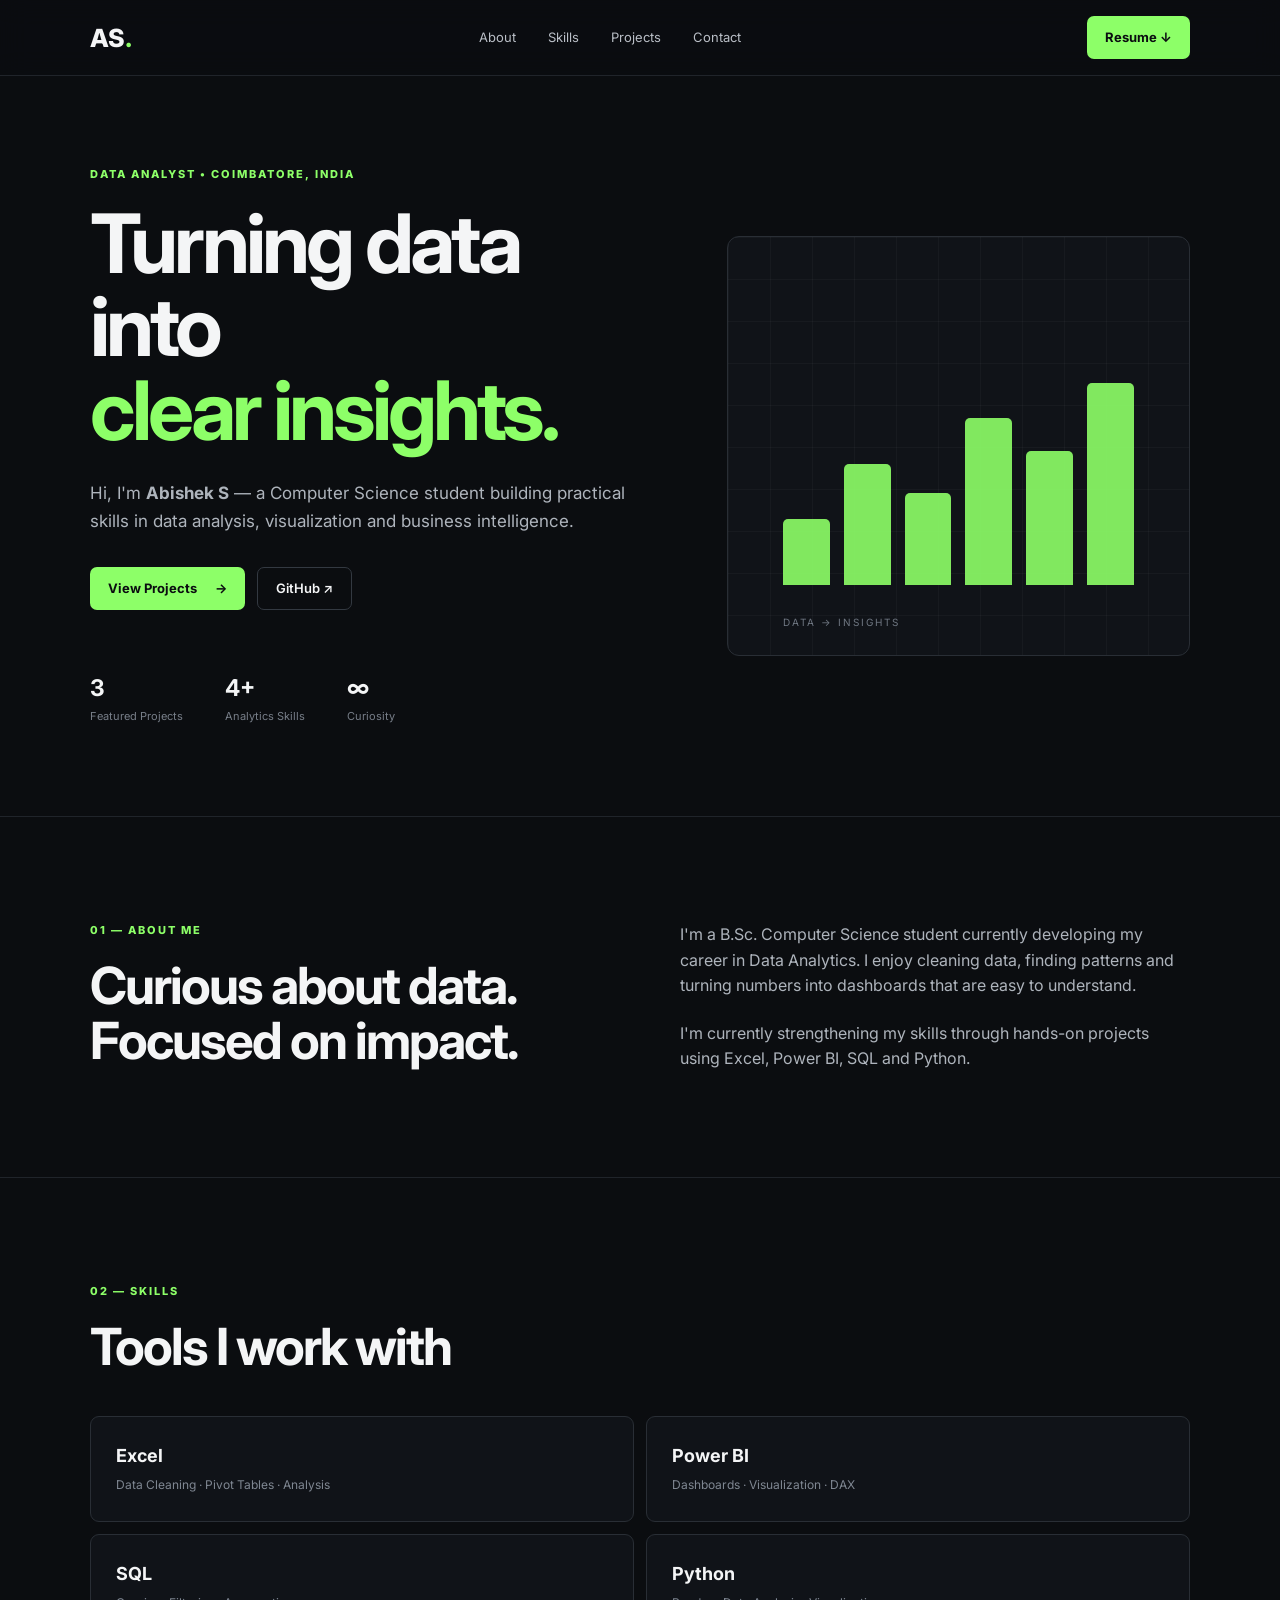
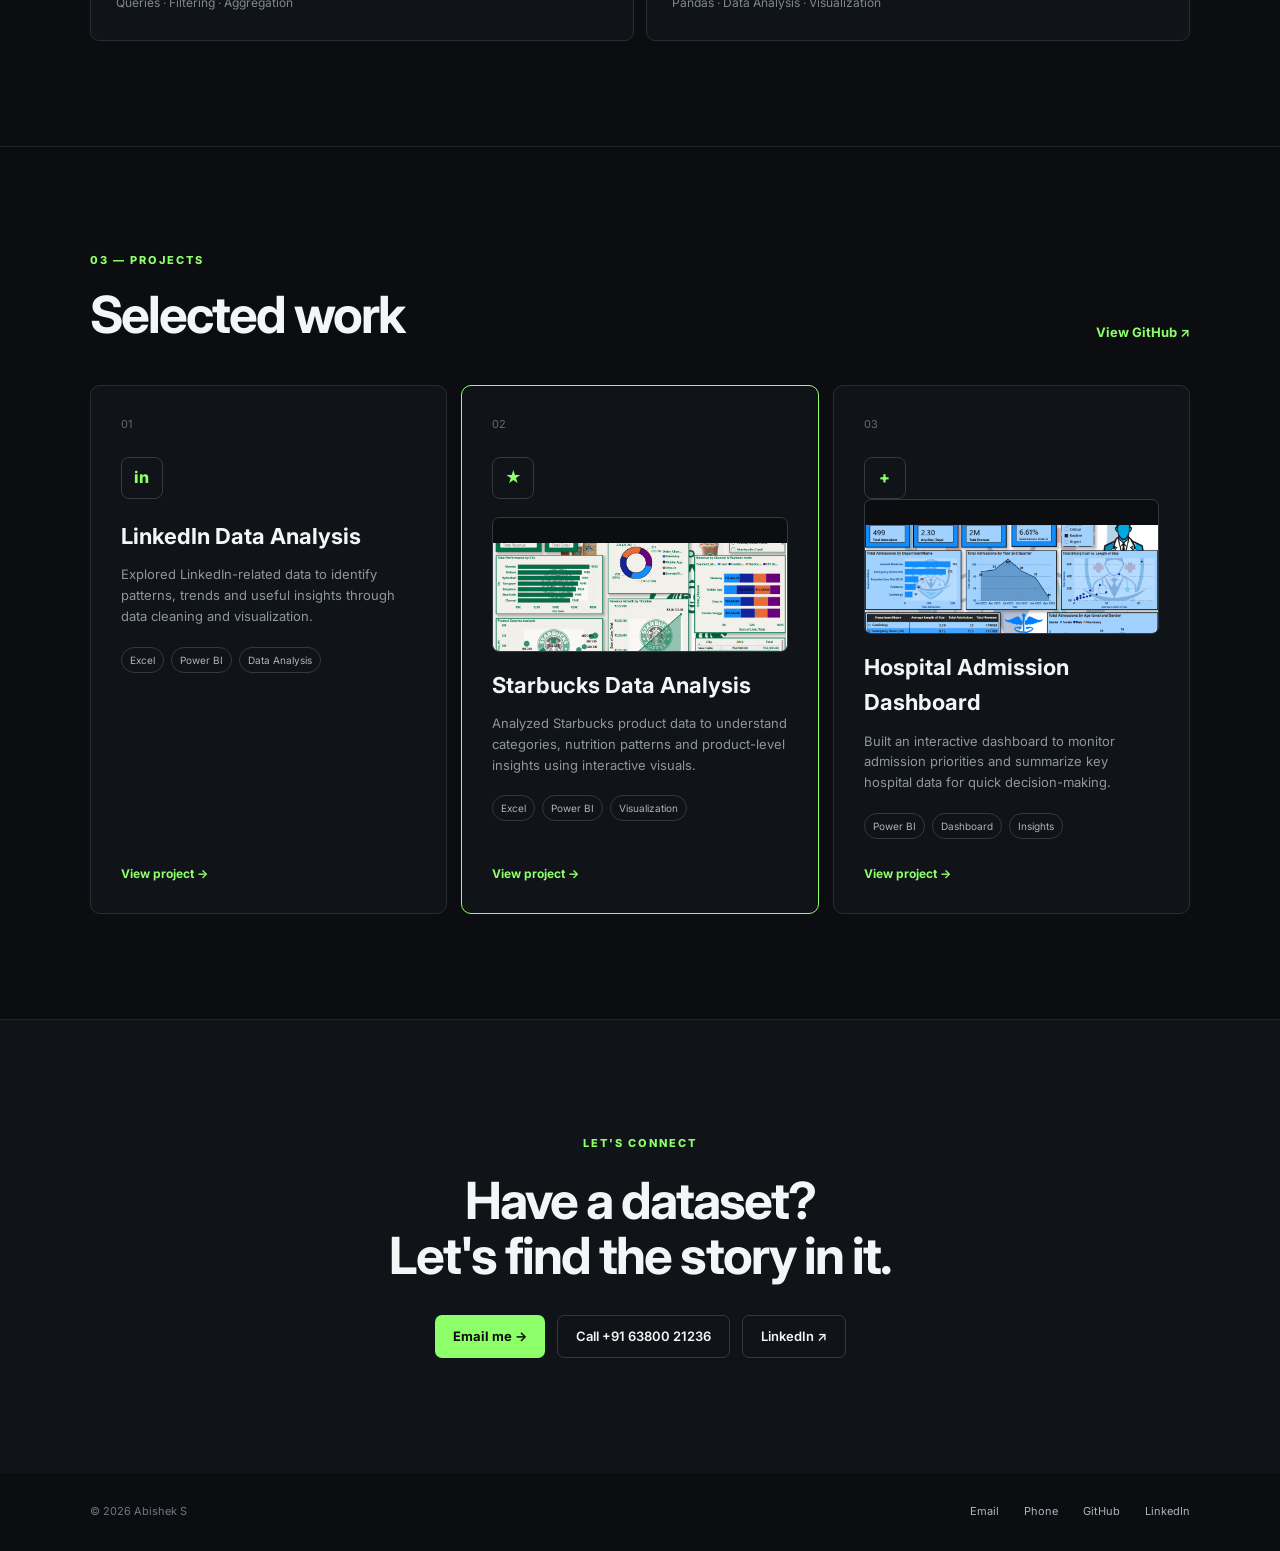
==== index.html @ 484b9d3e "Add files via upload" ====
<!DOCTYPE html>
<html lang="en">
<head>
  <meta charset="UTF-8">
  <meta name="viewport" content="width=device-width, initial-scale=1.0">
  <title>Abishek S | Data Analyst Portfolio</title>
  <meta name="description" content="Abishek S — Aspiring Data Analyst portfolio featuring LinkedIn, Starbucks and Hospital dashboard projects.">
  <link rel="preconnect" href="https://fonts.googleapis.com">
  <link rel="preconnect" href="https://fonts.gstatic.com" crossorigin>
  <link href="https://fonts.googleapis.com/css2?family=Inter:wght@400;500;600;700;800&display=swap" rel="stylesheet">
  <link rel="stylesheet" href="style.css">
</head>
<body>
  <header class="nav">
    <a class="logo" href="#home">AS<span>.</span></a>
    <nav>
      <a href="#about">About</a>
      <a href="#skills">Skills</a>
      <a href="#projects">Projects</a>
      <a href="#contact">Contact</a>
    </nav>
    <a class="nav-btn" href="resume.pdf" download>Resume ↓</a>
  </header>

  <main>
    <section id="home" class="hero">
      <div class="hero-copy">
        <p class="eyebrow">DATA ANALYST • COIMBATORE, INDIA</p>
        <h1>Turning data into<br><span>clear insights.</span></h1>
        <p class="lead">Hi, I'm <strong>Abishek S</strong> — a Computer Science student building practical skills in data analysis, visualization and business intelligence.</p>
        <div class="actions">
          <a class="primary" href="#projects">View Projects <span>→</span></a>
          <a class="secondary" href="https://github.com/Abie8" target="_blank" rel="noopener">GitHub ↗</a>
        </div>
        <div class="quick-stats">
          <div><strong>3</strong><span>Featured Projects</span></div>
          <div><strong>4+</strong><span>Analytics Skills</span></div>
          <div><strong>∞</strong><span>Curiosity</span></div>
        </div>
      </div>
      <div class="hero-card">
        <div class="grid-lines"></div>
        <div class="chart">
          <div class="bar b1"></div><div class="bar b2"></div><div class="bar b3"></div>
          <div class="bar b4"></div><div class="bar b5"></div><div class="bar b6"></div>
        </div>
        <div class="chart-label">DATA → INSIGHTS</div>
      </div>
    </section>

    <section id="about" class="section split">
      <div>
        <p class="eyebrow">01 — ABOUT ME</p>
        <h2>Curious about data.<br>Focused on impact.</h2>
      </div>
      <div class="about-text">
        <p>I'm a B.Sc. Computer Science student currently developing my career in Data Analytics. I enjoy cleaning data, finding patterns and turning numbers into dashboards that are easy to understand.</p>
        <p>I'm currently strengthening my skills through hands-on projects using Excel, Power BI, SQL and Python.</p>
      </div>
    </section>

    <section id="skills" class="section">
      <p class="eyebrow">02 — SKILLS</p>
      <h2>Tools I work with</h2>
      <div class="skill-grid">
        <div class="skill"><b>Excel</b><span>Data Cleaning · Pivot Tables · Analysis</span></div>
        <div class="skill"><b>Power BI</b><span>Dashboards · Visualization · DAX</span></div>
        <div class="skill"><b>SQL</b><span>Queries · Filtering · Aggregation</span></div>
        <div class="skill"><b>Python</b><span>Pandas · Data Analysis · Visualization</span></div>
      </div>
    </section>

    <section id="projects" class="section">
      <div class="section-head">
        <div>
          <p class="eyebrow">03 — PROJECTS</p>
          <h2>Selected work</h2>
        </div>
        <a class="text-link" href="https://github.com/Abie8" target="_blank" rel="noopener">View GitHub ↗</a>
      </div>

      <div class="project-grid">
        <article class="project">
          <div class="project-number">01</div>
          <div class="project-icon">in</div>
          <h3>LinkedIn Data Analysis</h3>
          <p>Explored LinkedIn-related data to identify patterns, trends and useful insights through data cleaning and visualization.</p>
          <div class="tags"><span>Excel</span><span>Power BI</span><span>Data Analysis</span></div>
          <a href="https://github.com/Abie8" target="_blank" rel="noopener">View project →</a>
        </article>

        <article class="project featured">
          <div class="project-number">02</div>
          <div class="project-icon">★</div>
          <a class="project-image" href="starbucks-dashboard.png" target="_blank" rel="noopener"><img src="starbucks-dashboard.png" alt="Starbucks Revenue and Operations Dashboard"></a>
          <h3>Starbucks Data Analysis</h3>
          <p>Analyzed Starbucks product data to understand categories, nutrition patterns and product-level insights using interactive visuals.</p>
          <div class="tags"><span>Excel</span><span>Power BI</span><span>Visualization</span></div>
          <a href="https://github.com/Abie8" target="_blank" rel="noopener">View project →</a>
        </article>

        <article class="project">
          <div class="project-number">03</div>
          <div class="project-icon">+</div>
          <a class="project-image" href="healthcare-dashboard.png" target="_blank" rel="noopener"><img src="healthcare-dashboard.png" alt="Healthcare Operations and Clinical Analytics Dashboard"></a>
          <h3>Hospital Admission Dashboard</h3>
          <p>Built an interactive dashboard to monitor admission priorities and summarize key hospital data for quick decision-making.</p>
          <div class="tags"><span>Power BI</span><span>Dashboard</span><span>Insights</span></div>
          <a href="https://github.com/Abie8" target="_blank" rel="noopener">View project →</a>
        </article>
      </div>
    </section>

    <section class="cta">
      <p class="eyebrow">LET'S CONNECT</p>
      <h2>Have a dataset?<br>Let's find the story in it.</h2>
      <div class="actions">
        <a class="primary" href="mailto:abisrinivasan1008@gmail.com">Email me →</a>
        <a class="secondary" href="tel:+916380021236">Call +91 63800 21236</a>
        <a class="secondary" href="https://www.linkedin.com/in/abishek-s-b000a7376/" target="_blank" rel="noopener">LinkedIn ↗</a>
      </div>
    </section>
  </main>

  <footer id="contact">
    <span>© 2026 Abishek S</span>
    <div>
      <a href="mailto:abisrinivasan1008@gmail.com">Email</a>
      <a href="tel:+916380021236">Phone</a>
      <a href="https://github.com/Abie8" target="_blank" rel="noopener">GitHub</a>
      <a href="https://www.linkedin.com/in/abishek-s-b000a7376/" target="_blank" rel="noopener">LinkedIn</a>
    </div>
  </footer>
  <script src="script.js"></script>
</body>
</html>
---- style.css ----
*{box-sizing:border-box;margin:0;padding:0}html{scroll-behavior:smooth}body{font-family:Inter,Arial,sans-serif;background:#0b0d10;color:#f4f5f6;line-height:1.6}a{color:inherit;text-decoration:none}.nav{height:76px;display:flex;align-items:center;justify-content:space-between;padding:0 7%;border-bottom:1px solid #20242a;position:sticky;top:0;background:rgba(11,13,16,.88);backdrop-filter:blur(14px);z-index:10}.logo{font-size:25px;font-weight:800}.logo span,.eyebrow,.project-icon{color:#8dff68}.nav nav{display:flex;gap:32px}.nav nav a{font-size:13px;color:#b9bec6}.nav nav a:hover,.text-link:hover,footer a:hover{color:#8dff68}.nav-btn,.primary{background:#8dff68;color:#0b0d10;padding:11px 18px;border-radius:7px;font-weight:700;font-size:13px}.hero{min-height:690px;padding:90px 7%;display:grid;grid-template-columns:1.1fr .9fr;gap:70px;align-items:center;border-bottom:1px solid #20242a}.eyebrow{font-size:11px;font-weight:800;letter-spacing:2px;margin-bottom:18px}.hero h1{font-size:clamp(48px,7vw,82px);line-height:1.02;letter-spacing:-4px;margin-bottom:28px}.hero h1 span{color:#8dff68}.lead{max-width:620px;color:#aeb4bc;font-size:17px}.actions{display:flex;gap:12px;align-items:center;margin-top:32px}.primary{display:inline-flex;gap:18px;align-items:center}.secondary{border:1px solid #333941;padding:10px 18px;border-radius:7px;font-weight:600;font-size:13px}.quick-stats{display:flex;gap:42px;margin-top:60px}.quick-stats div{display:flex;flex-direction:column}.quick-stats strong{font-size:23px}.quick-stats span{font-size:11px;color:#777e88;margin-top:2px}.hero-card{height:420px;border:1px solid #292e35;background:#101318;position:relative;overflow:hidden;border-radius:12px}.grid-lines{position:absolute;inset:0;background-image:linear-gradient(#ffffff08 1px,transparent 1px),linear-gradient(90deg,#ffffff08 1px,transparent 1px);background-size:42px 42px}.chart{position:absolute;bottom:70px;left:12%;right:12%;height:220px;display:flex;align-items:end;gap:14px}.bar{flex:1;background:#8dff68;border-radius:5px 5px 0 0;opacity:.9}.b1{height:30%}.b2{height:55%}.b3{height:42%}.b4{height:76%}.b5{height:61%}.b6{height:92%}.chart-label{position:absolute;bottom:25px;left:12%;font-size:10px;letter-spacing:2px;color:#6f7782}.section{padding:105px 7%;border-bottom:1px solid #20242a}.split{display:grid;grid-template-columns:1fr 1fr;gap:80px}.section h2,.cta h2{font-size:clamp(34px,4vw,53px);line-height:1.08;letter-spacing:-2px}.about-text{max-width:600px;color:#aeb4bc;font-size:16px}.about-text p+p{margin-top:22px}.skill-grid{display:grid;grid-template-columns:repeat(2,1fr);gap:12px;margin-top:42px}.skill{padding:25px;border:1px solid #292e35;background:#101318;border-radius:9px}.skill b{font-size:18px;display:block}.skill span{color:#7f8792;font-size:12px}.section-head{display:flex;align-items:end;justify-content:space-between}.text-link{color:#8dff68;font-size:13px;font-weight:700}.project-grid{display:grid;grid-template-columns:repeat(3,1fr);gap:14px;margin-top:42px}.project{padding:30px;border:1px solid #292e35;background:#101318;border-radius:10px;min-height:365px;display:flex;flex-direction:column}.project.featured{border-color:#8dff68}.project-number{font-size:11px;color:#626a75}.project-icon{margin-top:24px;border:1px solid #343a42;width:42px;height:42px;border-radius:8px;display:grid;place-items:center;font-weight:800}.project h3{font-size:22px;margin:20px 0 10px}.project p{font-size:13px;color:#8e96a0}.tags{display:flex;flex-wrap:wrap;gap:7px;margin-top:20px}.tags span{font-size:10px;border:1px solid #333941;padding:4px 8px;border-radius:20px;color:#aeb4bc}.project>a{margin-top:auto;padding-top:25px;color:#8dff68;font-size:12px;font-weight:700}.cta{padding:115px 7%;text-align:center;background:#101318}.cta .eyebrow{margin-bottom:20px}.cta .actions{justify-content:center}footer{padding:30px 7%;display:flex;justify-content:space-between;color:#6f7782;font-size:11px}footer div{display:flex;gap:25px}footer a{color:#aeb4bc}@media(max-width:850px){.nav{padding:0 5%}.nav nav{display:none}.hero,.split{grid-template-columns:1fr}.hero{padding:70px 5%;min-height:auto}.hero-card{height:300px}.section{padding:75px 5%}.project-grid{grid-template-columns:1fr}.skill-grid{grid-template-columns:1fr}.quick-stats{gap:25px}.hero h1{letter-spacing:-2px}.section-head{align-items:start;gap:20px;flex-direction:column}footer{padding:25px 5%}}
.project-image{margin-top:18px;border:1px solid #333941;border-radius:7px;overflow:hidden;background:#0b0d10;height:135px}.project-image img{width:100%;height:100%;object-fit:cover;display:block}.project-image+ h3{margin-top:16px}
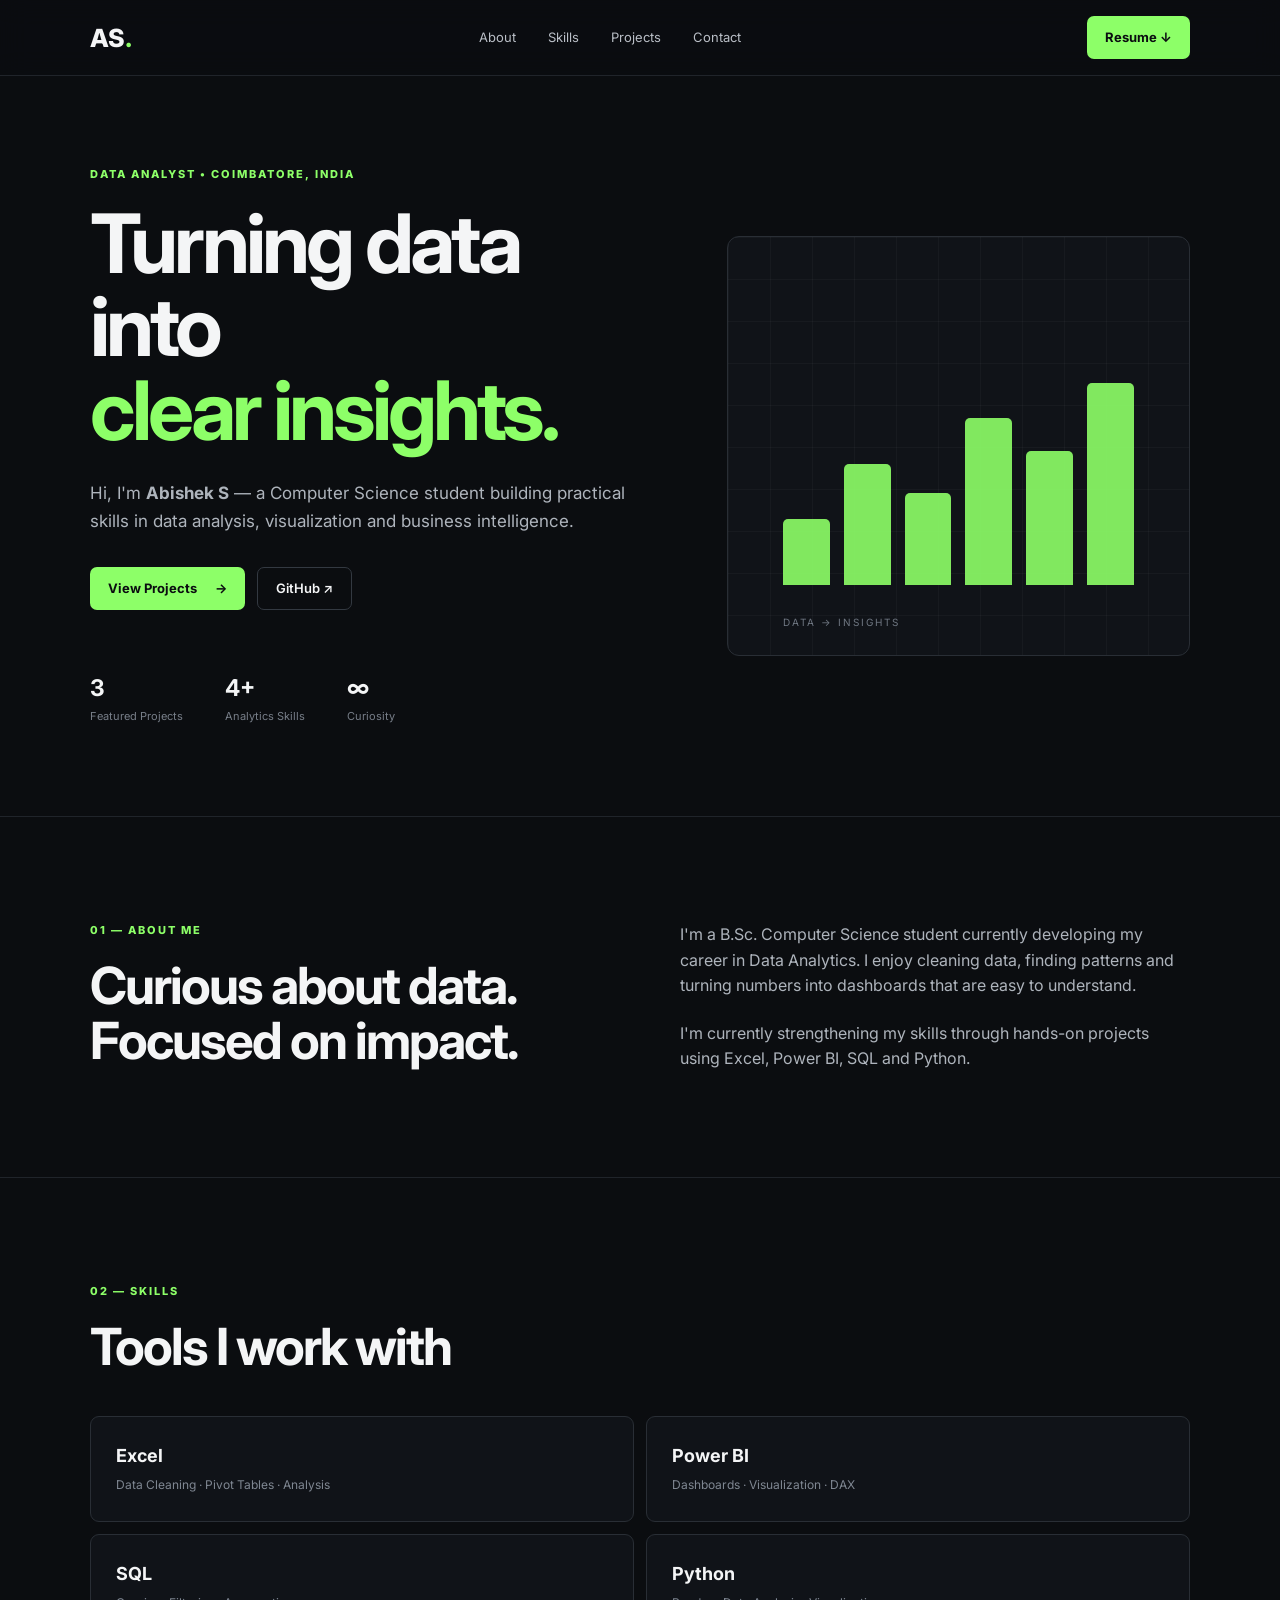
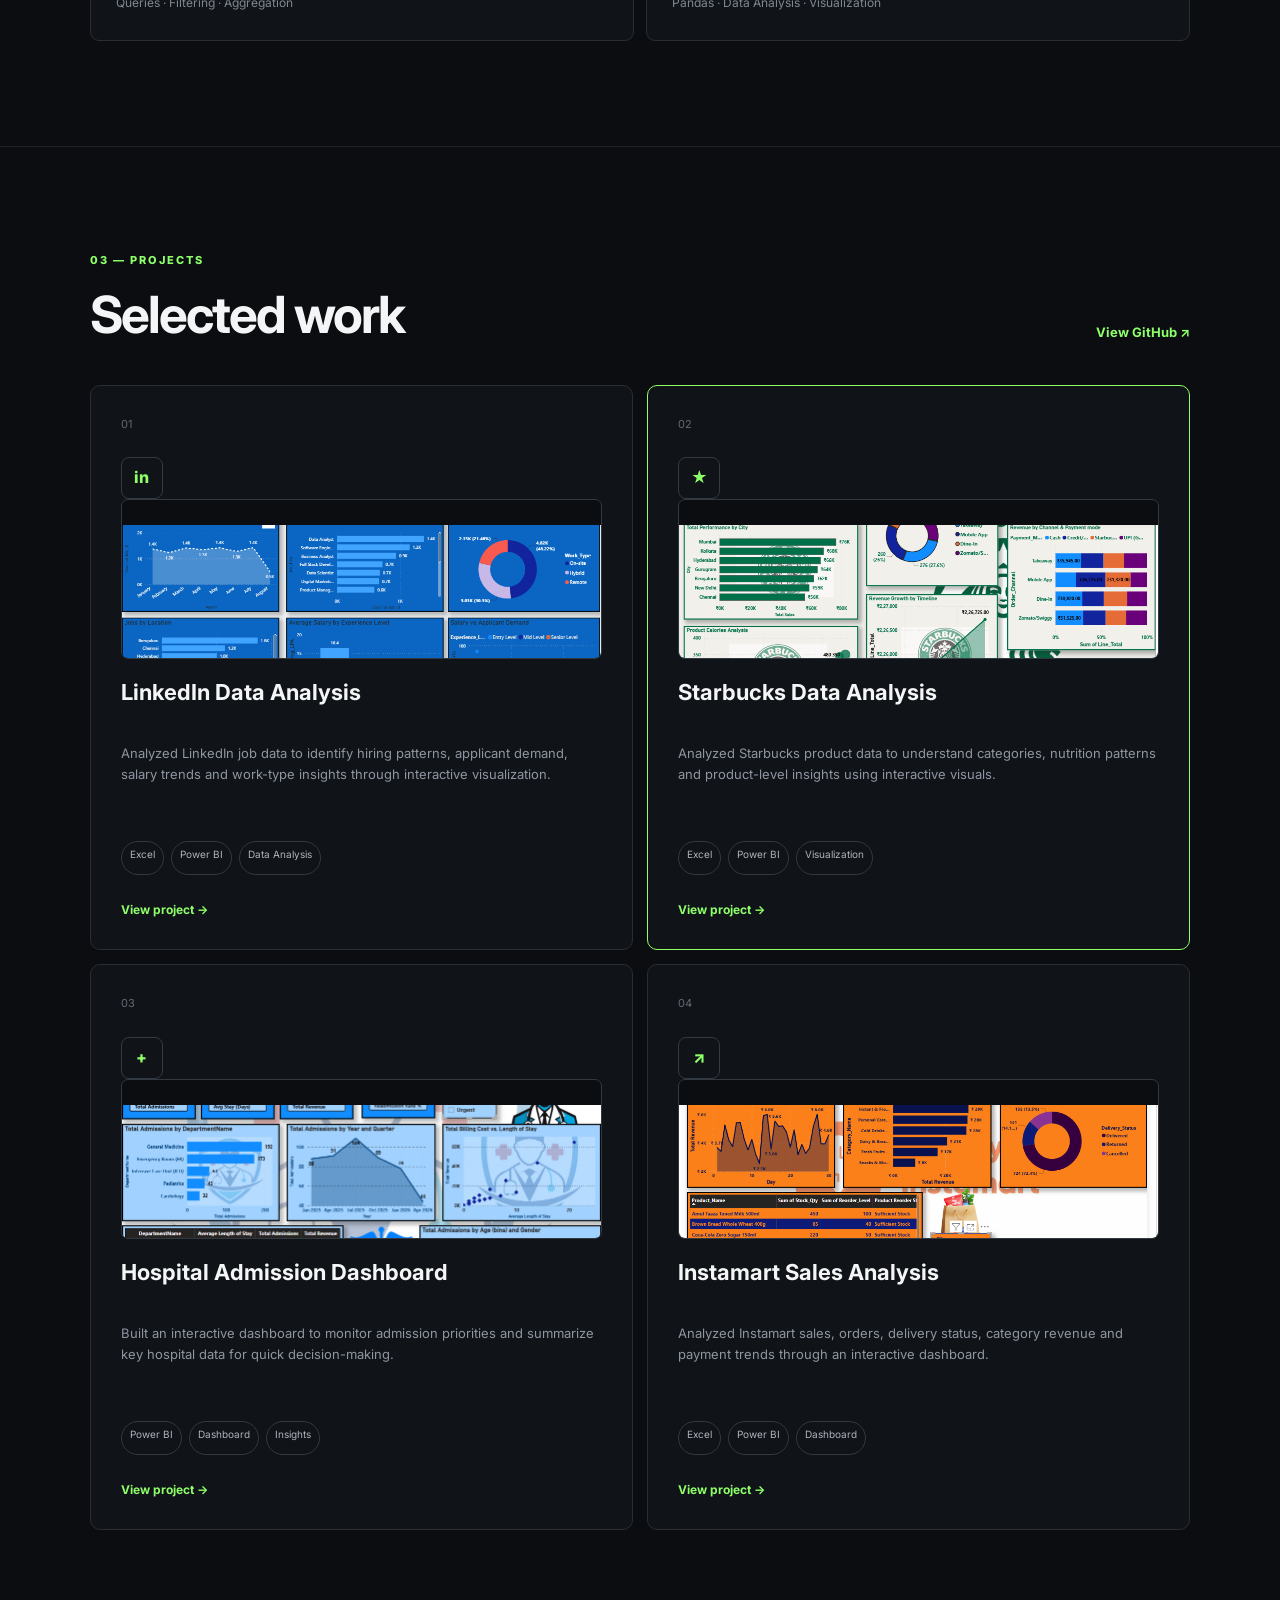
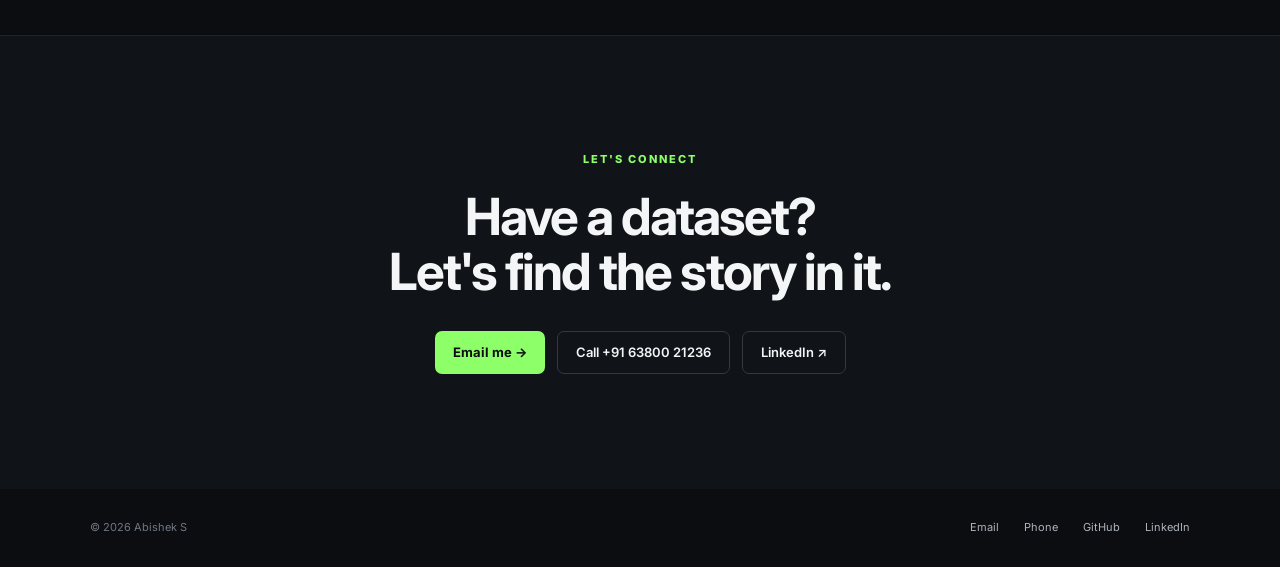
==== commit acad7749: "Add files via upload" ====
--- a/index.html
+++ b/index.html
@@ -83,30 +83,49 @@
         <article class="project">
           <div class="project-number">01</div>
           <div class="project-icon">in</div>
+          <a class="project-image" href="linkedin-dashboard.png" target="_blank" rel="noopener">
+            <img src="linkedin-dashboard.png" alt="LinkedIn Data Analysis Dashboard">
+          </a>
           <h3>LinkedIn Data Analysis</h3>
-          <p>Explored LinkedIn-related data to identify patterns, trends and useful insights through data cleaning and visualization.</p>
+          <p>Analyzed LinkedIn job data to identify hiring patterns, applicant demand, salary trends and work-type insights through interactive visualization.</p>
           <div class="tags"><span>Excel</span><span>Power BI</span><span>Data Analysis</span></div>
-          <a href="https://github.com/Abie8" target="_blank" rel="noopener">View project →</a>
+          <a href="linkedin-dashboard.png" target="_blank" rel="noopener">View project →</a>
         </article>
 
         <article class="project featured">
           <div class="project-number">02</div>
           <div class="project-icon">★</div>
-          <a class="project-image" href="starbucks-dashboard.png" target="_blank" rel="noopener"><img src="starbucks-dashboard.png" alt="Starbucks Revenue and Operations Dashboard"></a>
+          <a class="project-image" href="starbucks-dashboard.png" target="_blank" rel="noopener">
+            <img src="starbucks-dashboard.png" alt="Starbucks Revenue and Operations Dashboard">
+          </a>
           <h3>Starbucks Data Analysis</h3>
           <p>Analyzed Starbucks product data to understand categories, nutrition patterns and product-level insights using interactive visuals.</p>
           <div class="tags"><span>Excel</span><span>Power BI</span><span>Visualization</span></div>
-          <a href="https://github.com/Abie8" target="_blank" rel="noopener">View project →</a>
+          <a href="starbucks-dashboard.png" target="_blank" rel="noopener">View project →</a>
         </article>
 
         <article class="project">
           <div class="project-number">03</div>
           <div class="project-icon">+</div>
-          <a class="project-image" href="healthcare-dashboard.png" target="_blank" rel="noopener"><img src="healthcare-dashboard.png" alt="Healthcare Operations and Clinical Analytics Dashboard"></a>
+          <a class="project-image" href="healthcare-dashboard.png" target="_blank" rel="noopener">
+            <img src="healthcare-dashboard.png" alt="Healthcare Operations and Clinical Analytics Dashboard">
+          </a>
           <h3>Hospital Admission Dashboard</h3>
           <p>Built an interactive dashboard to monitor admission priorities and summarize key hospital data for quick decision-making.</p>
           <div class="tags"><span>Power BI</span><span>Dashboard</span><span>Insights</span></div>
-          <a href="https://github.com/Abie8" target="_blank" rel="noopener">View project →</a>
+          <a href="healthcare-dashboard.png" target="_blank" rel="noopener">View project →</a>
+        </article>
+
+        <article class="project">
+          <div class="project-number">04</div>
+          <div class="project-icon">↗</div>
+          <a class="project-image" href="instamart-dashboard.png" target="_blank" rel="noopener">
+            <img src="instamart-dashboard.png" alt="Swiggy Instamart Sales Dashboard">
+          </a>
+          <h3>Instamart Sales Analysis</h3>
+          <p>Analyzed Instamart sales, orders, delivery status, category revenue and payment trends through an interactive dashboard.</p>
+          <div class="tags"><span>Excel</span><span>Power BI</span><span>Dashboard</span></div>
+          <a href="instamart-dashboard.png" target="_blank" rel="noopener">View project →</a>
         </article>
       </div>
     </section>
--- a/style.css
+++ b/style.css
@@ -1,2 +1,14 @@
 *{box-sizing:border-box;margin:0;padding:0}html{scroll-behavior:smooth}body{font-family:Inter,Arial,sans-serif;background:#0b0d10;color:#f4f5f6;line-height:1.6}a{color:inherit;text-decoration:none}.nav{height:76px;display:flex;align-items:center;justify-content:space-between;padding:0 7%;border-bottom:1px solid #20242a;position:sticky;top:0;background:rgba(11,13,16,.88);backdrop-filter:blur(14px);z-index:10}.logo{font-size:25px;font-weight:800}.logo span,.eyebrow,.project-icon{color:#8dff68}.nav nav{display:flex;gap:32px}.nav nav a{font-size:13px;color:#b9bec6}.nav nav a:hover,.text-link:hover,footer a:hover{color:#8dff68}.nav-btn,.primary{background:#8dff68;color:#0b0d10;padding:11px 18px;border-radius:7px;font-weight:700;font-size:13px}.hero{min-height:690px;padding:90px 7%;display:grid;grid-template-columns:1.1fr .9fr;gap:70px;align-items:center;border-bottom:1px solid #20242a}.eyebrow{font-size:11px;font-weight:800;letter-spacing:2px;margin-bottom:18px}.hero h1{font-size:clamp(48px,7vw,82px);line-height:1.02;letter-spacing:-4px;margin-bottom:28px}.hero h1 span{color:#8dff68}.lead{max-width:620px;color:#aeb4bc;font-size:17px}.actions{display:flex;gap:12px;align-items:center;margin-top:32px}.primary{display:inline-flex;gap:18px;align-items:center}.secondary{border:1px solid #333941;padding:10px 18px;border-radius:7px;font-weight:600;font-size:13px}.quick-stats{display:flex;gap:42px;margin-top:60px}.quick-stats div{display:flex;flex-direction:column}.quick-stats strong{font-size:23px}.quick-stats span{font-size:11px;color:#777e88;margin-top:2px}.hero-card{height:420px;border:1px solid #292e35;background:#101318;position:relative;overflow:hidden;border-radius:12px}.grid-lines{position:absolute;inset:0;background-image:linear-gradient(#ffffff08 1px,transparent 1px),linear-gradient(90deg,#ffffff08 1px,transparent 1px);background-size:42px 42px}.chart{position:absolute;bottom:70px;left:12%;right:12%;height:220px;display:flex;align-items:end;gap:14px}.bar{flex:1;background:#8dff68;border-radius:5px 5px 0 0;opacity:.9}.b1{height:30%}.b2{height:55%}.b3{height:42%}.b4{height:76%}.b5{height:61%}.b6{height:92%}.chart-label{position:absolute;bottom:25px;left:12%;font-size:10px;letter-spacing:2px;color:#6f7782}.section{padding:105px 7%;border-bottom:1px solid #20242a}.split{display:grid;grid-template-columns:1fr 1fr;gap:80px}.section h2,.cta h2{font-size:clamp(34px,4vw,53px);line-height:1.08;letter-spacing:-2px}.about-text{max-width:600px;color:#aeb4bc;font-size:16px}.about-text p+p{margin-top:22px}.skill-grid{display:grid;grid-template-columns:repeat(2,1fr);gap:12px;margin-top:42px}.skill{padding:25px;border:1px solid #292e35;background:#101318;border-radius:9px}.skill b{font-size:18px;display:block}.skill span{color:#7f8792;font-size:12px}.section-head{display:flex;align-items:end;justify-content:space-between}.text-link{color:#8dff68;font-size:13px;font-weight:700}.project-grid{display:grid;grid-template-columns:repeat(3,1fr);gap:14px;margin-top:42px}.project{padding:30px;border:1px solid #292e35;background:#101318;border-radius:10px;min-height:365px;display:flex;flex-direction:column}.project.featured{border-color:#8dff68}.project-number{font-size:11px;color:#626a75}.project-icon{margin-top:24px;border:1px solid #343a42;width:42px;height:42px;border-radius:8px;display:grid;place-items:center;font-weight:800}.project h3{font-size:22px;margin:20px 0 10px}.project p{font-size:13px;color:#8e96a0}.tags{display:flex;flex-wrap:wrap;gap:7px;margin-top:20px}.tags span{font-size:10px;border:1px solid #333941;padding:4px 8px;border-radius:20px;color:#aeb4bc}.project>a{margin-top:auto;padding-top:25px;color:#8dff68;font-size:12px;font-weight:700}.cta{padding:115px 7%;text-align:center;background:#101318}.cta .eyebrow{margin-bottom:20px}.cta .actions{justify-content:center}footer{padding:30px 7%;display:flex;justify-content:space-between;color:#6f7782;font-size:11px}footer div{display:flex;gap:25px}footer a{color:#aeb4bc}@media(max-width:850px){.nav{padding:0 5%}.nav nav{display:none}.hero,.split{grid-template-columns:1fr}.hero{padding:70px 5%;min-height:auto}.hero-card{height:300px}.section{padding:75px 5%}.project-grid{grid-template-columns:1fr}.skill-grid{grid-template-columns:1fr}.quick-stats{gap:25px}.hero h1{letter-spacing:-2px}.section-head{align-items:start;gap:20px;flex-direction:column}footer{padding:25px 5%}}
-.project-image{margin-top:18px;border:1px solid #333941;border-radius:7px;overflow:hidden;background:#0b0d10;height:135px}.project-image img{width:100%;height:100%;object-fit:cover;display:block}.project-image+ h3{margin-top:16px}+
+.project-image{margin-top:18px;border:1px solid #333941;border-radius:7px;overflow:hidden;background:#0b0d10;height:135px;display:block}.project-image img{width:100%;height:100%;object-fit:cover;display:block}.project-image:hover{border-color:#8dff68}.project-placeholder{display:grid;place-items:center;text-align:center;color:#68717d;letter-spacing:.5px}.project-placeholder span{font-size:12px;font-weight:600}.project-placeholder small{font-size:9px;color:#4f5863;font-weight:400}.project h3{margin-top:16px}
+
+/* Four-project layout */
+.project-grid{grid-template-columns:repeat(2,minmax(0,1fr)) !important;align-items:stretch}
+.project{display:flex;flex-direction:column;min-width:0}
+.project-image{height:160px !important;display:block !important;overflow:hidden;border-radius:7px}
+.project-image img{width:100%;height:100%;object-fit:cover;display:block}
+.project h3{min-height:58px}
+.project p{min-height:78px}
+.project .tags{min-height:34px}
+.project > a:last-child{margin-top:auto}
+@media (max-width:800px){.project-grid{grid-template-columns:1fr !important}}
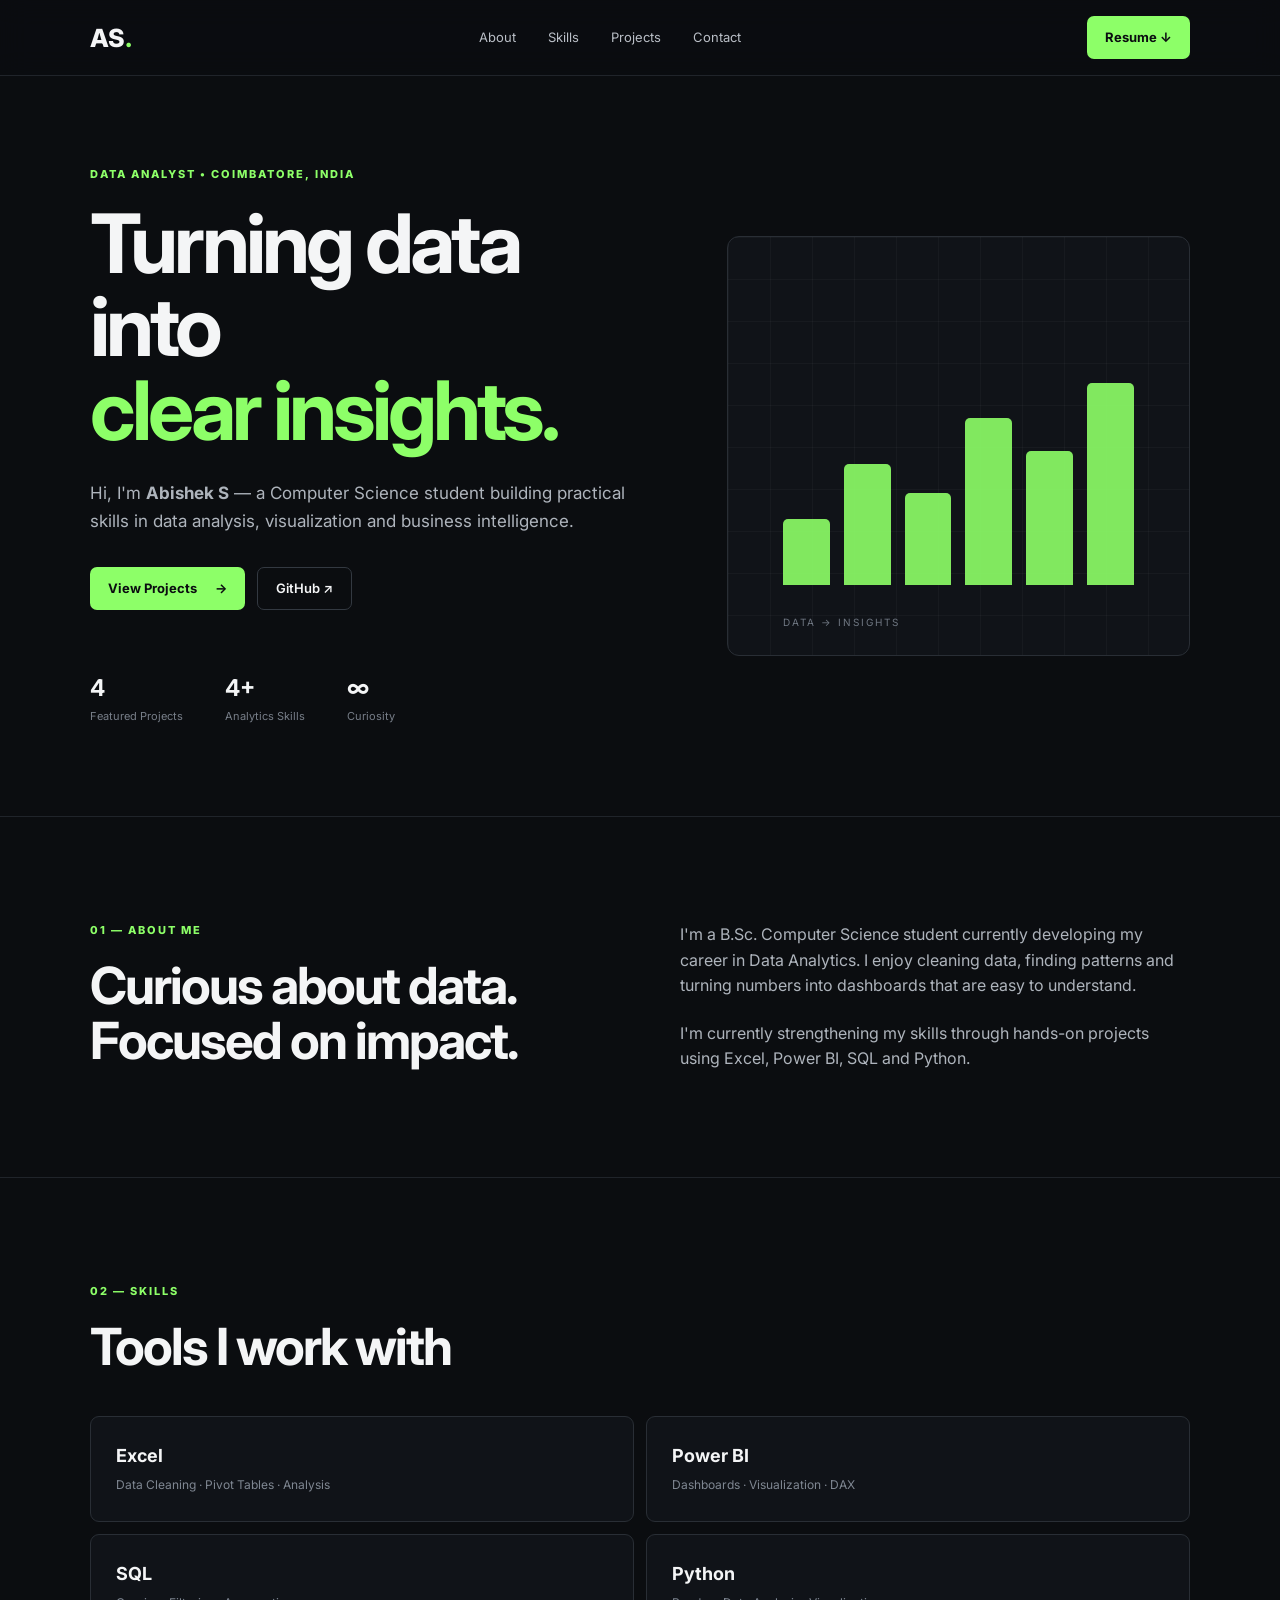
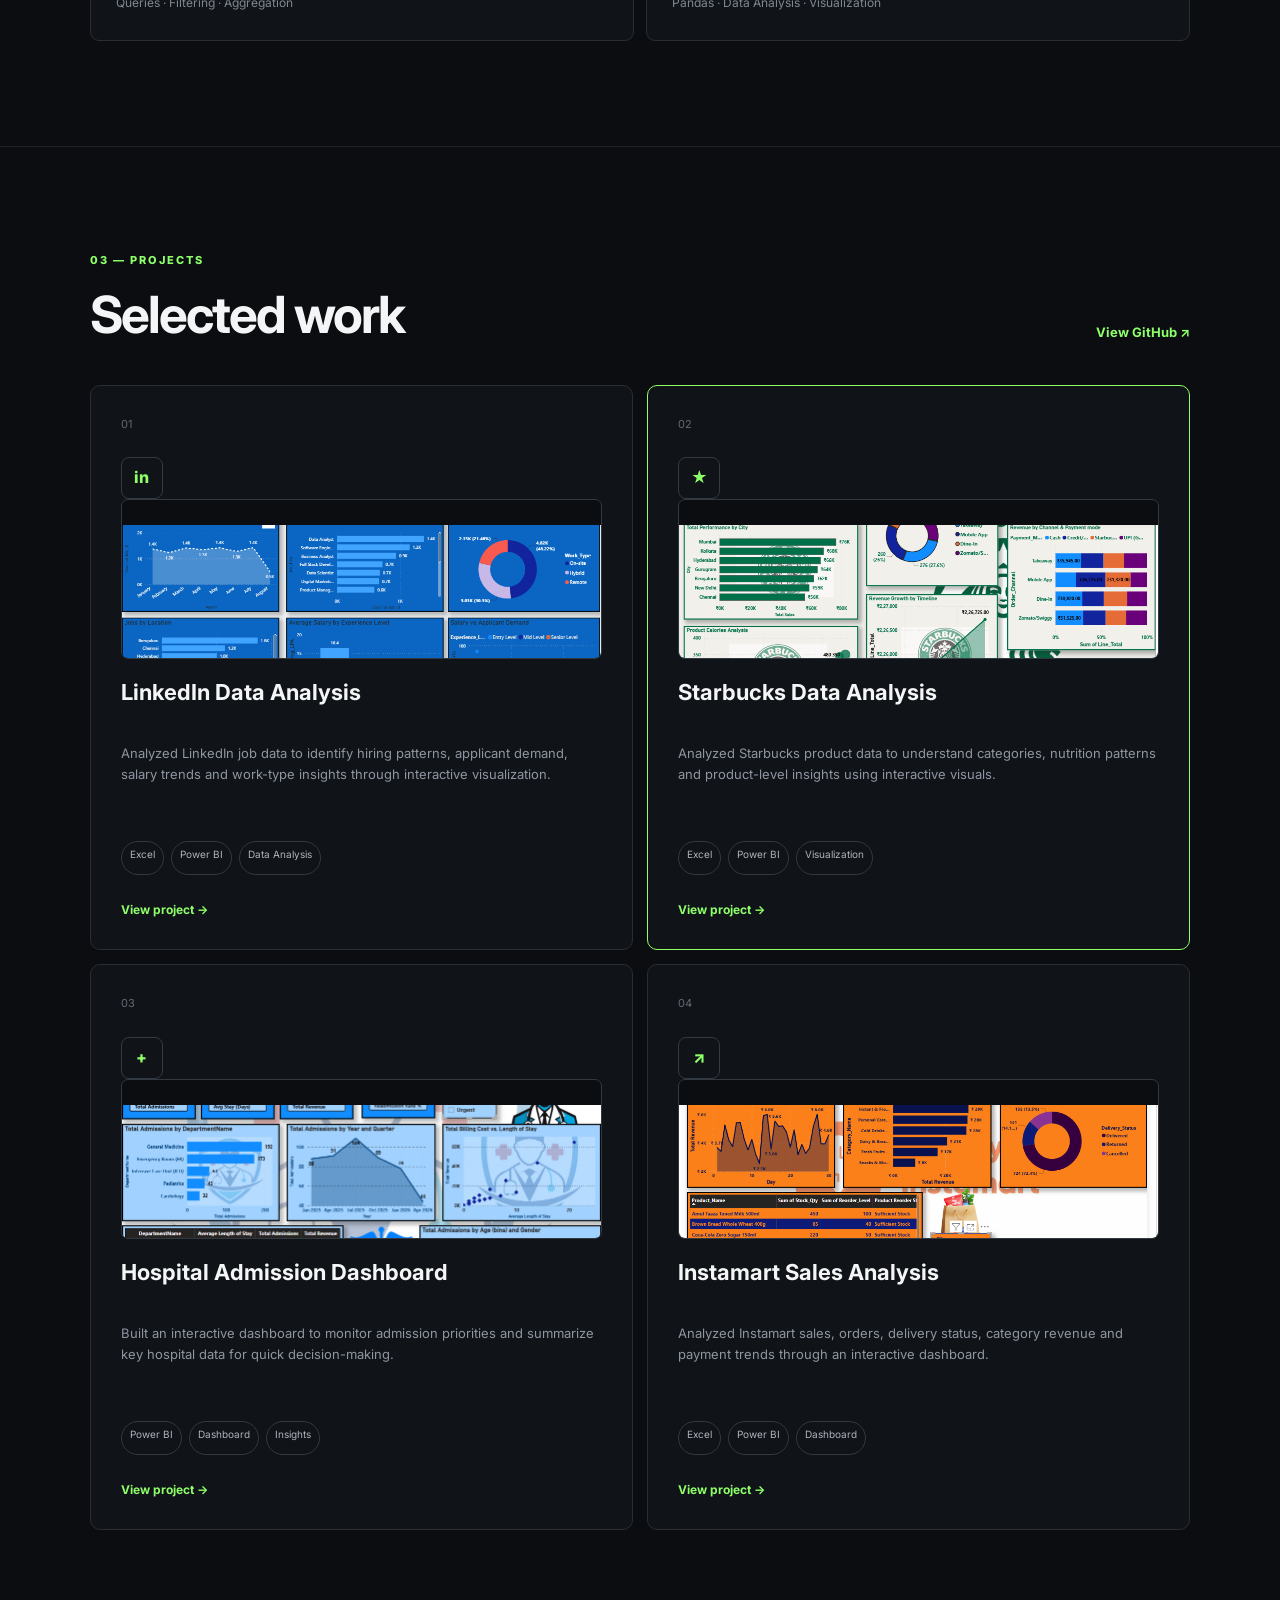
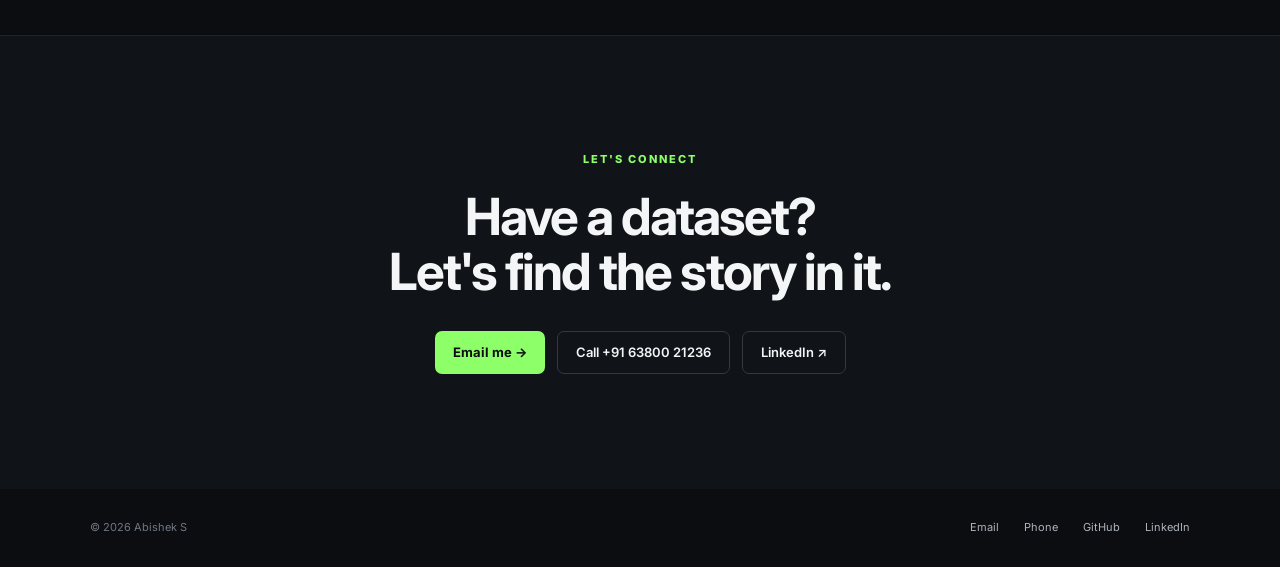
==== commit 1429b7aa: "Add files via upload" ====
--- a/index.html
+++ b/index.html
@@ -33,7 +33,7 @@
           <a class="secondary" href="https://github.com/Abie8" target="_blank" rel="noopener">GitHub ↗</a>
         </div>
         <div class="quick-stats">
-          <div><strong>3</strong><span>Featured Projects</span></div>
+          <div><strong>4</strong><span>Featured Projects</span></div>
           <div><strong>4+</strong><span>Analytics Skills</span></div>
           <div><strong>∞</strong><span>Curiosity</span></div>
         </div>
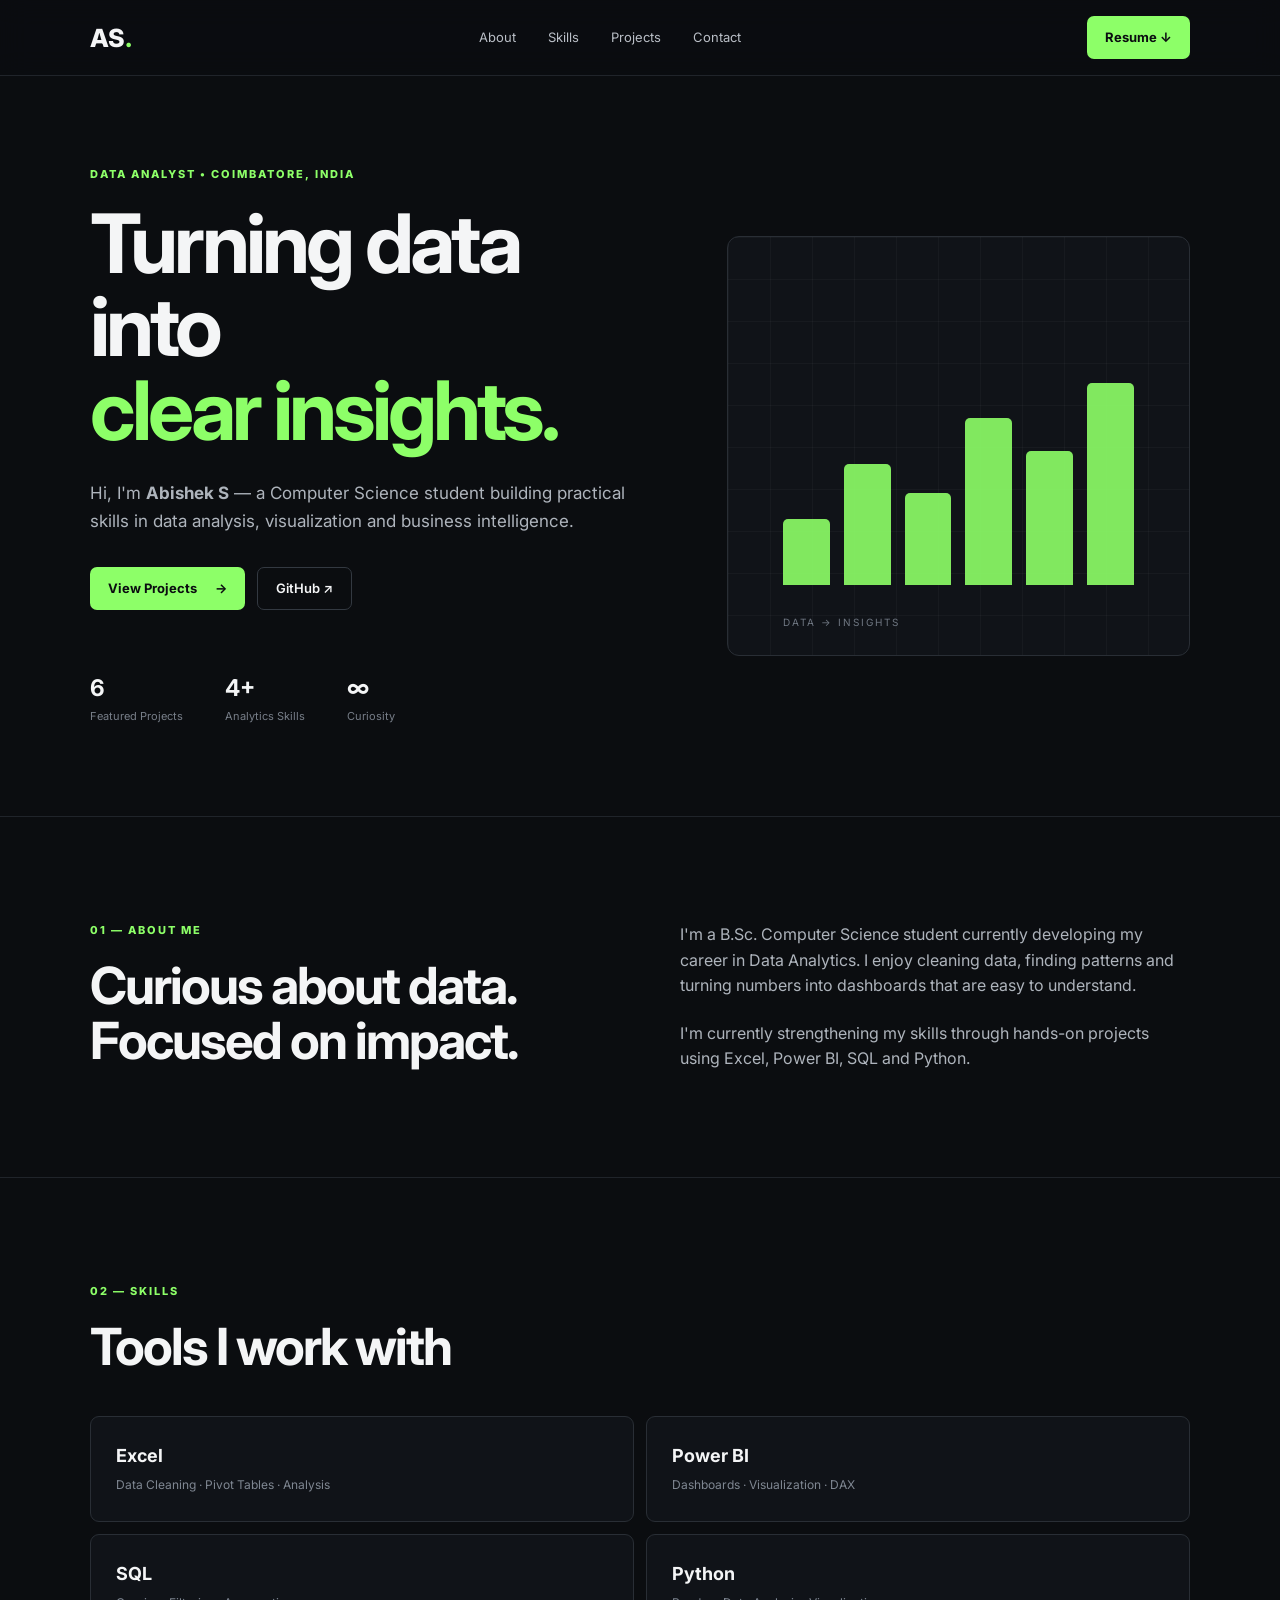
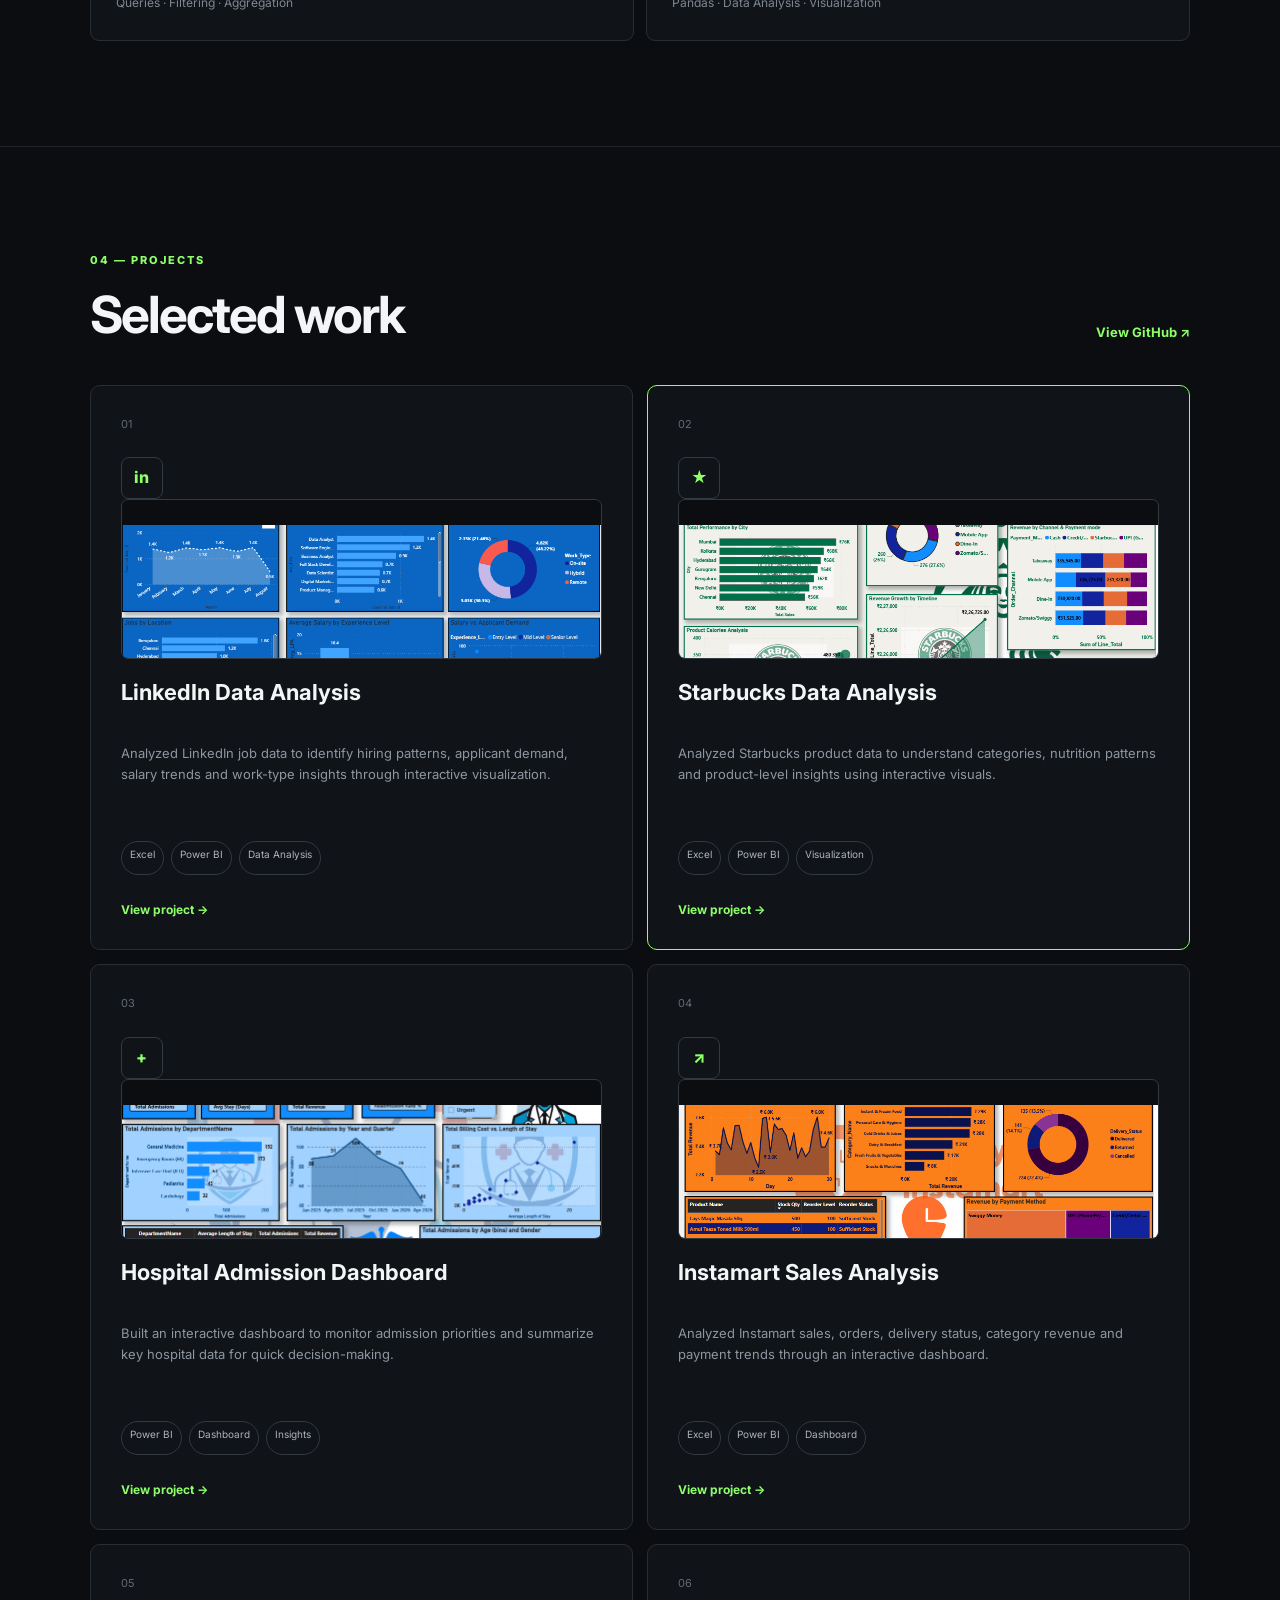
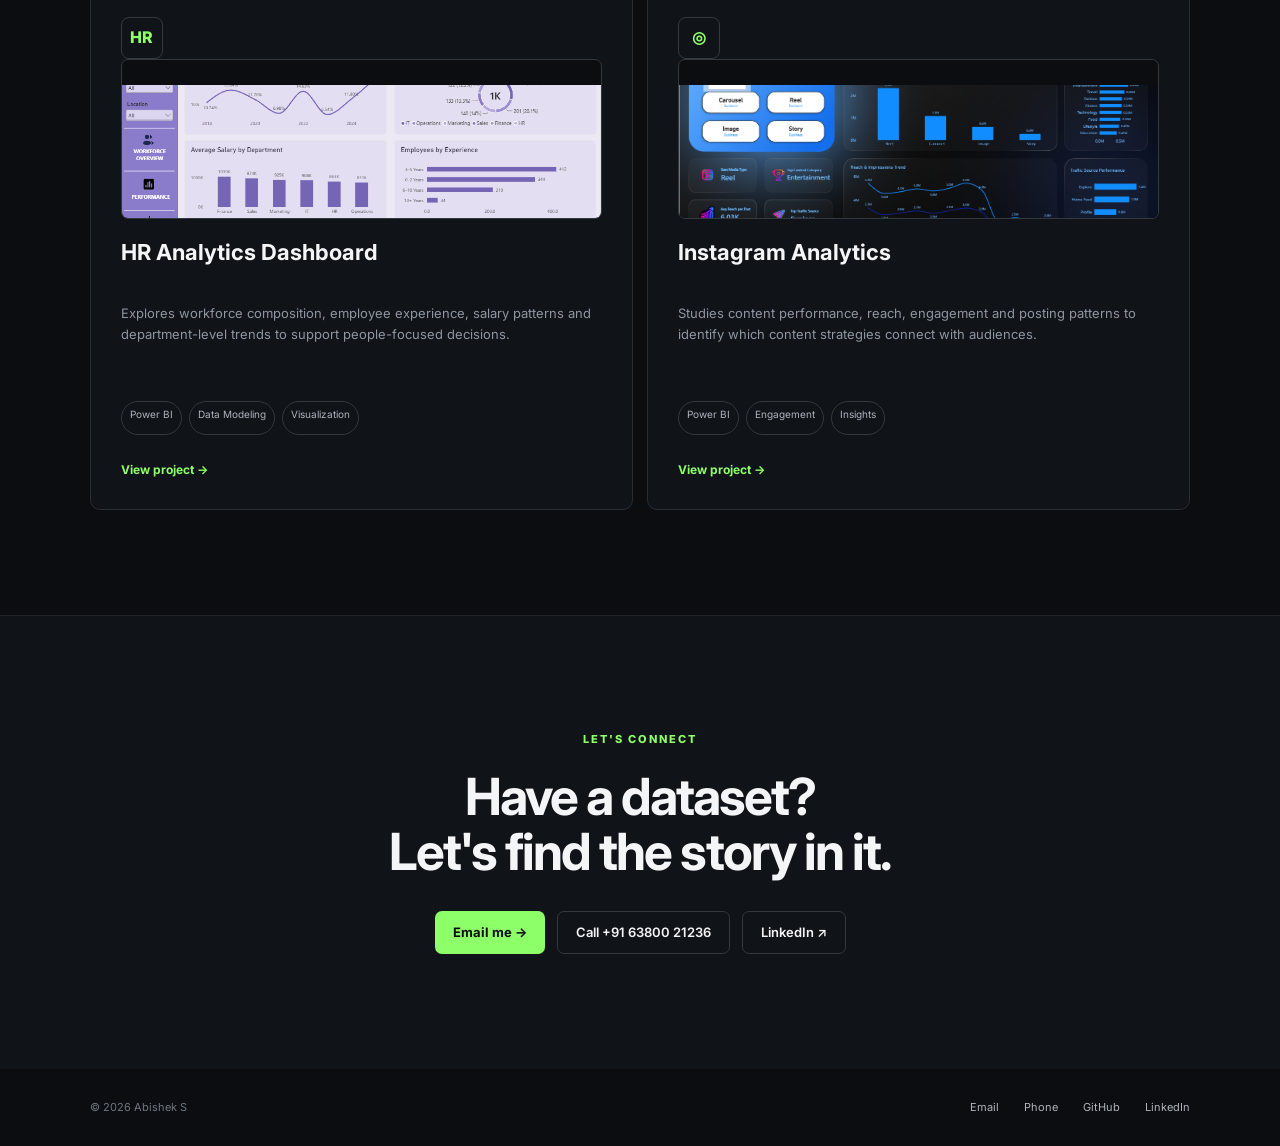
==== commit 8e4f9d9e: "Add files via upload" ====
--- a/index.html
+++ b/index.html
@@ -1,10 +1,11 @@
 <!DOCTYPE html>
 <html lang="en">
 <head>
+  <link rel="icon" type="image/svg+xml" href="data-favicon.svg">
   <meta charset="UTF-8">
   <meta name="viewport" content="width=device-width, initial-scale=1.0">
   <title>Abishek S | Data Analyst Portfolio</title>
-  <meta name="description" content="Abishek S — Aspiring Data Analyst portfolio featuring LinkedIn, Starbucks and Hospital dashboard projects.">
+  <meta name="description" content="Abishek S — Aspiring Data Analyst portfolio featuring six data analytics portfolio projects across LinkedIn, Starbucks, healthcare, Instamart, HR and Instagram.">
   <link rel="preconnect" href="https://fonts.googleapis.com">
   <link rel="preconnect" href="https://fonts.gstatic.com" crossorigin>
   <link href="https://fonts.googleapis.com/css2?family=Inter:wght@400;500;600;700;800&display=swap" rel="stylesheet">
@@ -19,7 +20,7 @@
       <a href="#projects">Projects</a>
       <a href="#contact">Contact</a>
     </nav>
-    <a class="nav-btn" href="resume.pdf" download>Resume ↓</a>
+    <a class="nav-btn" href="resume-viewer.html" download>Resume ↓</a>
   </header>
 
   <main>
@@ -33,7 +34,7 @@
           <a class="secondary" href="https://github.com/Abie8" target="_blank" rel="noopener">GitHub ↗</a>
         </div>
         <div class="quick-stats">
-          <div><strong>4</strong><span>Featured Projects</span></div>
+          <div><strong>6</strong><span>Featured Projects</span></div>
           <div><strong>4+</strong><span>Analytics Skills</span></div>
           <div><strong>∞</strong><span>Curiosity</span></div>
         </div>
@@ -73,7 +74,7 @@
     <section id="projects" class="section">
       <div class="section-head">
         <div>
-          <p class="eyebrow">03 — PROJECTS</p>
+          <p class="eyebrow">04 — PROJECTS</p>
           <h2>Selected work</h2>
         </div>
         <a class="text-link" href="https://github.com/Abie8" target="_blank" rel="noopener">View GitHub ↗</a>
@@ -83,49 +84,73 @@
         <article class="project">
           <div class="project-number">01</div>
           <div class="project-icon">in</div>
-          <a class="project-image" href="linkedin-dashboard.png" target="_blank" rel="noopener">
+          <a class="project-image" href="linkedin-project.html" target="_blank" rel="noopener">
             <img src="linkedin-dashboard.png" alt="LinkedIn Data Analysis Dashboard">
           </a>
           <h3>LinkedIn Data Analysis</h3>
           <p>Analyzed LinkedIn job data to identify hiring patterns, applicant demand, salary trends and work-type insights through interactive visualization.</p>
           <div class="tags"><span>Excel</span><span>Power BI</span><span>Data Analysis</span></div>
-          <a href="linkedin-dashboard.png" target="_blank" rel="noopener">View project →</a>
+          <a href="linkedin-project.html" target="_blank" rel="noopener">View project →</a>
         </article>
 
         <article class="project featured">
           <div class="project-number">02</div>
           <div class="project-icon">★</div>
-          <a class="project-image" href="starbucks-dashboard.png" target="_blank" rel="noopener">
+          <a class="project-image" href="starbucks-project.html" target="_blank" rel="noopener">
             <img src="starbucks-dashboard.png" alt="Starbucks Revenue and Operations Dashboard">
           </a>
           <h3>Starbucks Data Analysis</h3>
           <p>Analyzed Starbucks product data to understand categories, nutrition patterns and product-level insights using interactive visuals.</p>
           <div class="tags"><span>Excel</span><span>Power BI</span><span>Visualization</span></div>
-          <a href="starbucks-dashboard.png" target="_blank" rel="noopener">View project →</a>
+          <a href="starbucks-project.html" target="_blank" rel="noopener">View project →</a>
         </article>
 
         <article class="project">
           <div class="project-number">03</div>
           <div class="project-icon">+</div>
-          <a class="project-image" href="healthcare-dashboard.png" target="_blank" rel="noopener">
+          <a class="project-image" href="healthcare-project.html" target="_blank" rel="noopener">
             <img src="healthcare-dashboard.png" alt="Healthcare Operations and Clinical Analytics Dashboard">
           </a>
           <h3>Hospital Admission Dashboard</h3>
           <p>Built an interactive dashboard to monitor admission priorities and summarize key hospital data for quick decision-making.</p>
           <div class="tags"><span>Power BI</span><span>Dashboard</span><span>Insights</span></div>
-          <a href="healthcare-dashboard.png" target="_blank" rel="noopener">View project →</a>
+          <a href="healthcare-project.html" target="_blank" rel="noopener">View project →</a>
         </article>
 
         <article class="project">
           <div class="project-number">04</div>
           <div class="project-icon">↗</div>
-          <a class="project-image" href="instamart-dashboard.png" target="_blank" rel="noopener">
+          <a class="project-image" href="instamart-project.html" target="_blank" rel="noopener">
             <img src="instamart-dashboard.png" alt="Swiggy Instamart Sales Dashboard">
           </a>
           <h3>Instamart Sales Analysis</h3>
           <p>Analyzed Instamart sales, orders, delivery status, category revenue and payment trends through an interactive dashboard.</p>
           <div class="tags"><span>Excel</span><span>Power BI</span><span>Dashboard</span></div>
-          <a href="instamart-dashboard.png" target="_blank" rel="noopener">View project →</a>
+          <a href="instamart-project.html" target="_blank" rel="noopener">View project →</a>
+        </article>
+
+        <article class="project">
+          <div class="project-number">05</div>
+          <div class="project-icon">HR</div>
+          <a class="project-image" href="hr-analytics-project.html" target="_blank" rel="noopener">
+            <img src="hr-analytics-dashboard.png" alt="HR Analytics Dashboard preview">
+          </a>
+          <h3>HR Analytics Dashboard</h3>
+          <p>Explores workforce composition, employee experience, salary patterns and department-level trends to support people-focused decisions.</p>
+          <div class="tags"><span>Power BI</span><span>Data Modeling</span><span>Visualization</span></div>
+          <a href="hr-analytics-project.html" target="_blank" rel="noopener">View project →</a>
+        </article>
+
+        <article class="project">
+          <div class="project-number">06</div>
+          <div class="project-icon">◎</div>
+          <a class="project-image" href="instagram-analytics-project.html" target="_blank" rel="noopener">
+            <img src="instagram-analytics-dashboard.png" alt="Instagram Analytics Dashboard preview">
+          </a>
+          <h3>Instagram Analytics</h3>
+          <p>Studies content performance, reach, engagement and posting patterns to identify which content strategies connect with audiences.</p>
+          <div class="tags"><span>Power BI</span><span>Engagement</span><span>Insights</span></div>
+          <a href="instagram-analytics-project.html" target="_blank" rel="noopener">View project →</a>
         </article>
       </div>
     </section>
--- a/style.css
+++ b/style.css
@@ -12,3 +12,24 @@
 .project .tags{min-height:34px}
 .project > a:last-child{margin-top:auto}
 @media (max-width:800px){.project-grid{grid-template-columns:1fr !important}}
+
+.education-grid{display:grid;grid-template-columns:repeat(2,minmax(0,1fr));gap:18px}
+.education-card{display:flex;gap:20px;align-items:flex-start;padding:24px;border:1px solid #30363d;border-radius:12px;background:#11151a}
+.education-year{font-size:14px;font-weight:800;color:#86ff62;min-width:52px;padding-top:4px}
+.education-card h3{margin:0 0 8px;font-size:20px}
+.education-card p{margin:0 0 10px;color:#b9c0c8;line-height:1.5}
+.education-meta{font-size:13px;color:#86ff62}
+@media (max-width:800px){.education-grid{grid-template-columns:1fr}}
+
+.cert-grid{display:grid;grid-template-columns:repeat(2,minmax(0,1fr));gap:18px}
+.cert-card{display:flex;gap:18px;align-items:flex-start;padding:24px;border:1px solid #30363d;border-radius:12px;background:#11151a}
+.cert-icon{width:42px;height:42px;border-radius:10px;display:grid;place-items:center;background:#86ff62;color:#0b0d10;font-weight:900;font-size:20px;flex:none}
+.cert-card h3{margin:0 0 8px;font-size:19px}
+.cert-card p{margin:0;color:#b9c0c8;line-height:1.5}
+.github-cta{padding-top:10px}
+.cta-box{display:flex;align-items:center;justify-content:space-between;gap:24px;padding:30px;border:1px solid #30363d;border-radius:14px;background:#11151a}
+.cta-box span{color:#86ff62;font-size:13px;font-weight:800;letter-spacing:1px}
+.cta-box h2{margin:8px 0;font-size:28px}
+.cta-box p{margin:0;color:#b9c0c8}
+.cta-button{display:inline-block;background:#86ff62;color:#0b0d10;padding:13px 20px;border-radius:8px;text-decoration:none;font-weight:800;white-space:nowrap}
+@media (max-width:800px){.cert-grid{grid-template-columns:1fr}.cta-box{flex-direction:column;align-items:flex-start}}
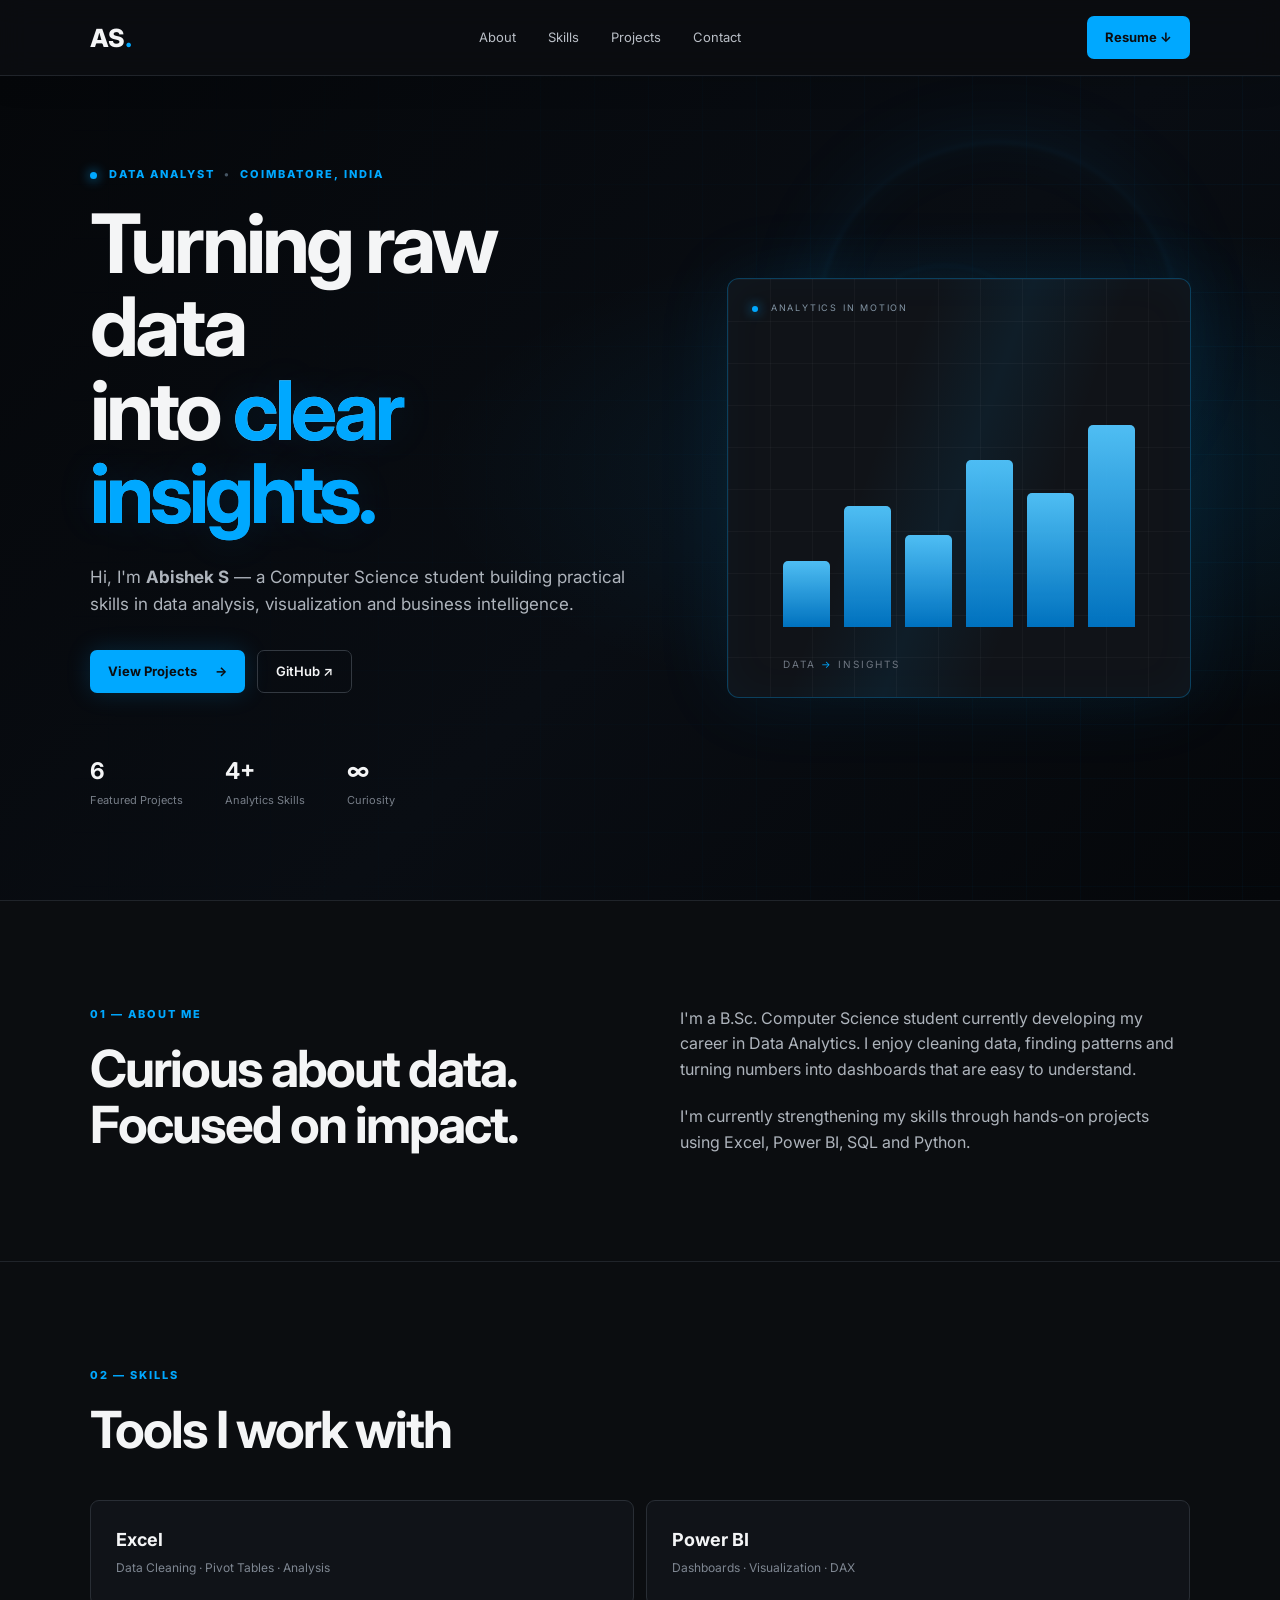
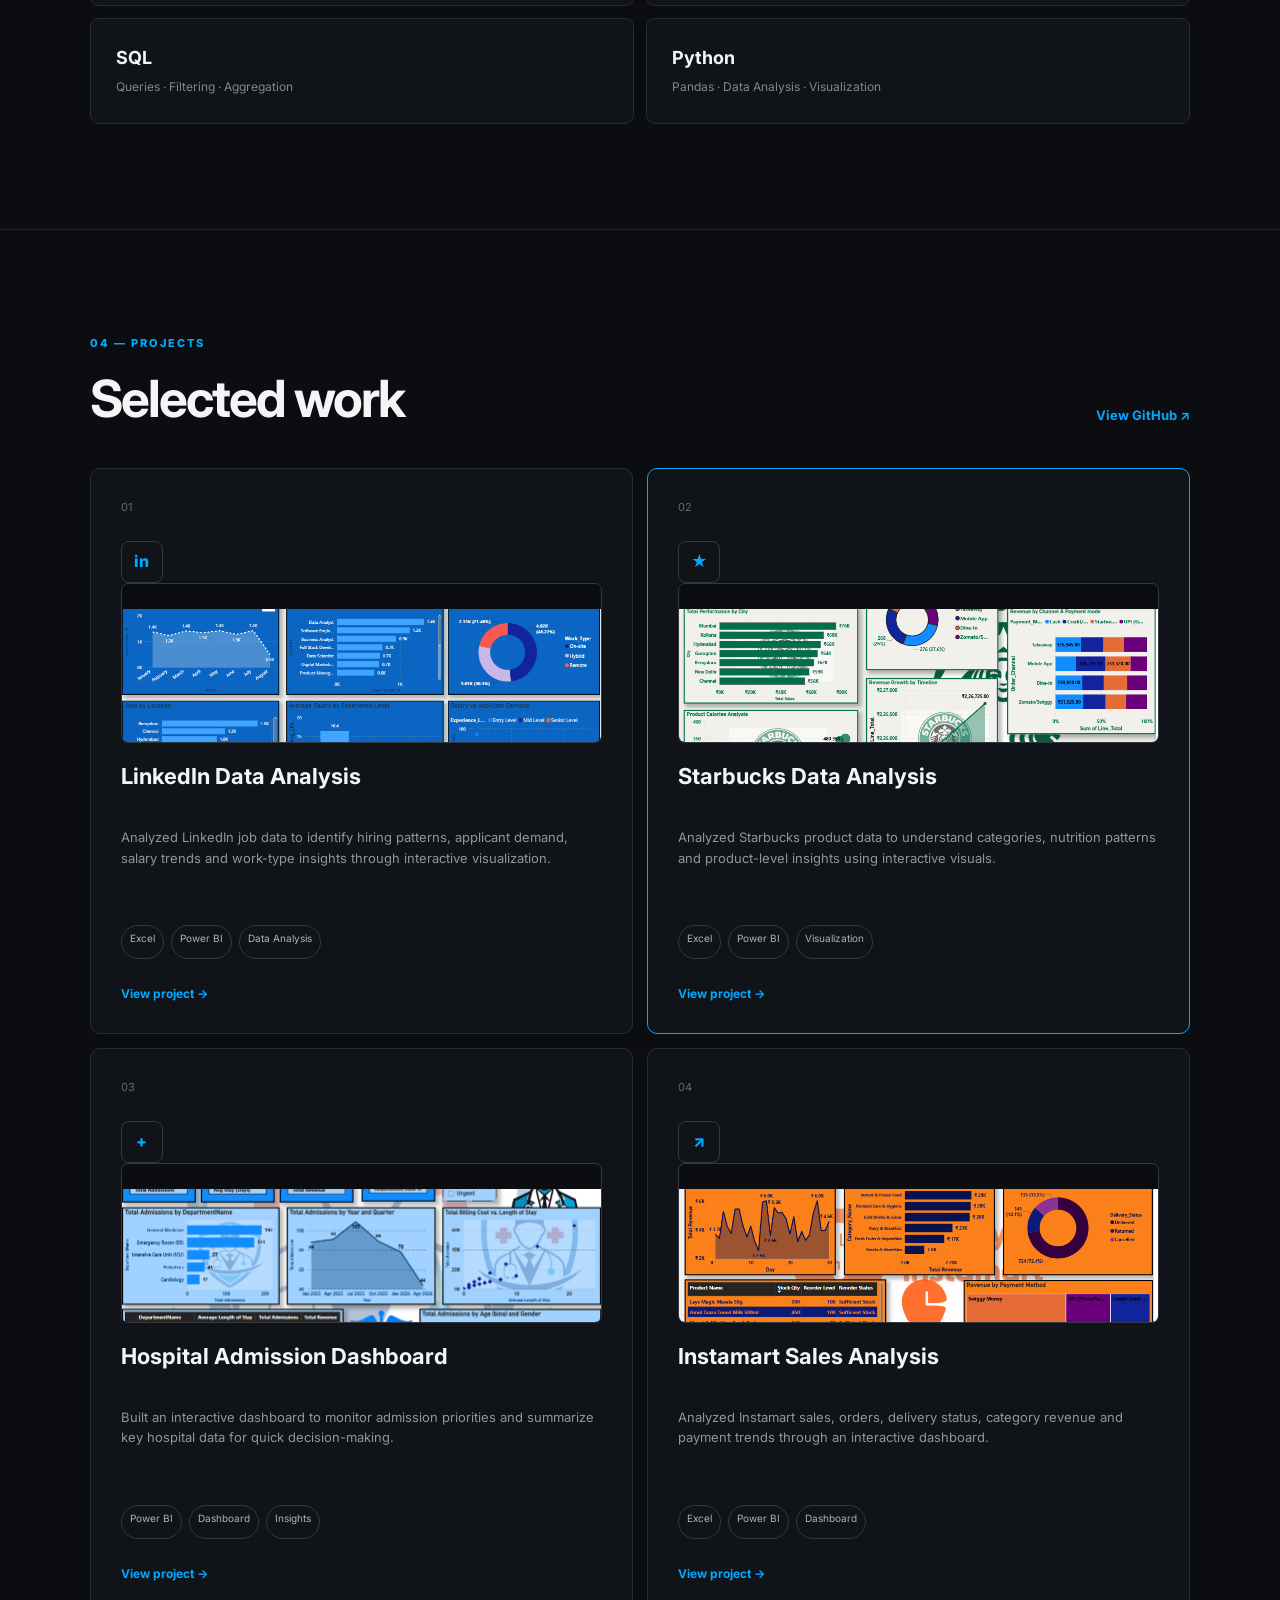
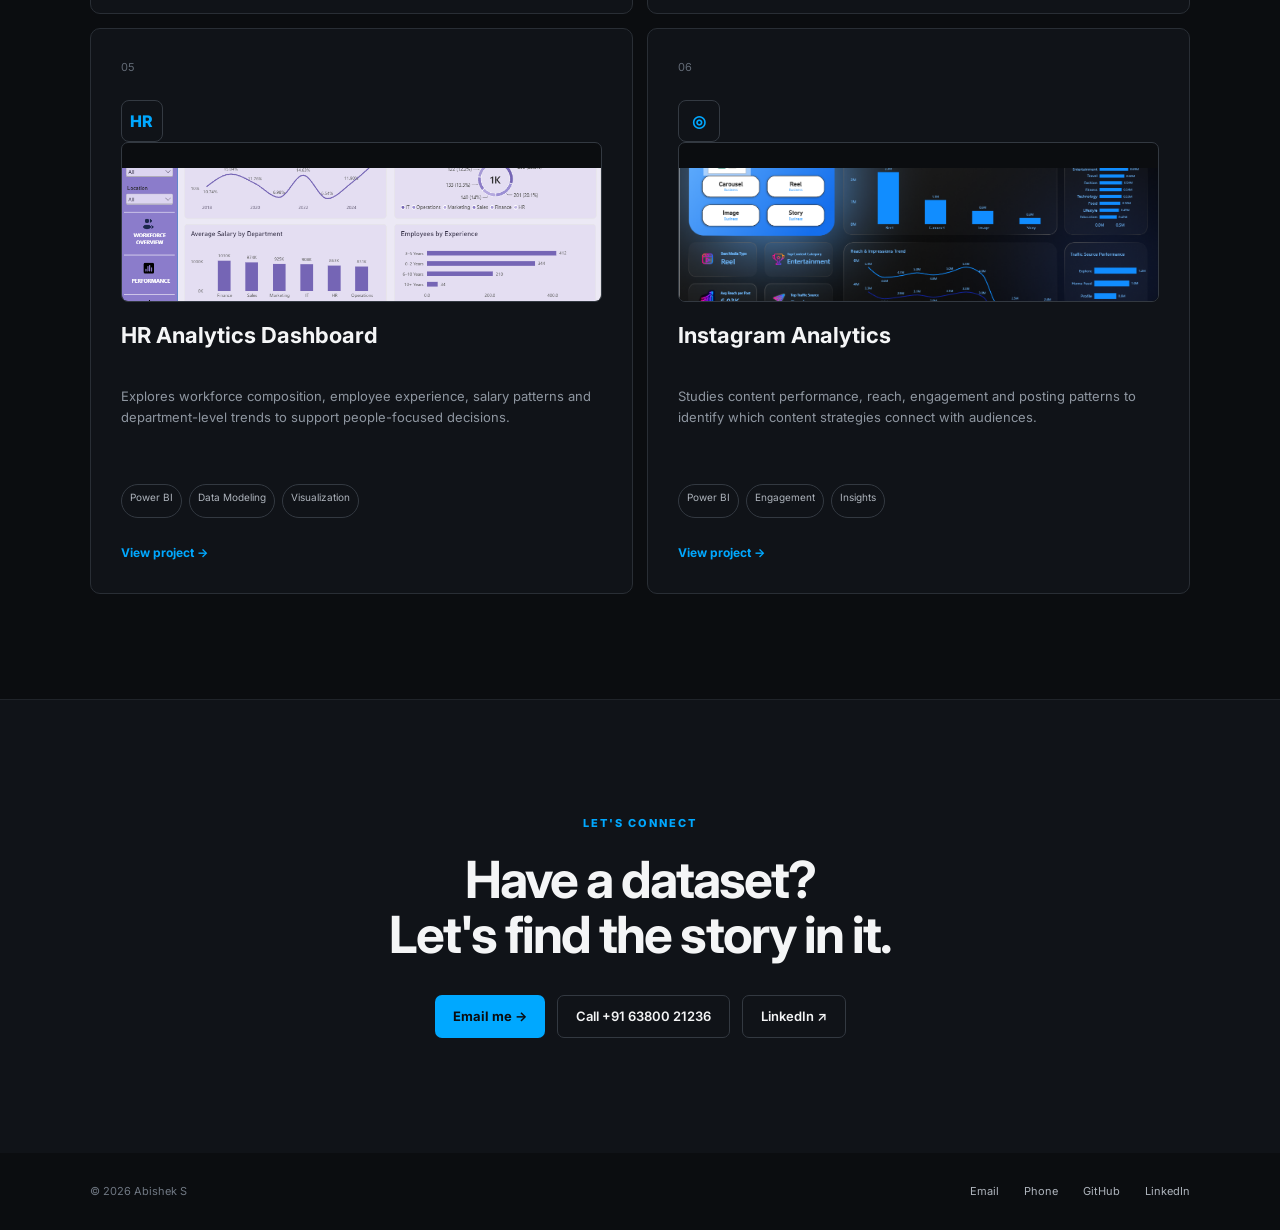
==== commit 6eb3abd0: "Add files via upload" ====
--- a/index.html
+++ b/index.html
@@ -24,10 +24,11 @@
   </header>
 
   <main>
-    <section id="home" class="hero">
+    <section id="home" class="hero hero-upgraded">
+      <div class="hero-orb orb-one" aria-hidden="true"></div><div class="hero-orb orb-two" aria-hidden="true"></div>
       <div class="hero-copy">
-        <p class="eyebrow">DATA ANALYST • COIMBATORE, INDIA</p>
-        <h1>Turning data into<br><span>clear insights.</span></h1>
+        <p class="eyebrow"><span class="live-dot"></span> DATA ANALYST <span class="eyebrow-divider">•</span> COIMBATORE, INDIA</p>
+        <h1>Turning raw data<br>into <span class="gradient-text">clear insights.</span></h1>
         <p class="lead">Hi, I'm <strong>Abishek S</strong> — a Computer Science student building practical skills in data analysis, visualization and business intelligence.</p>
         <div class="actions">
           <a class="primary" href="#projects">View Projects <span>→</span></a>
@@ -45,7 +46,7 @@
           <div class="bar b1"></div><div class="bar b2"></div><div class="bar b3"></div>
           <div class="bar b4"></div><div class="bar b5"></div><div class="bar b6"></div>
         </div>
-        <div class="chart-label">DATA → INSIGHTS</div>
+        <div class="chart-label">DATA <span>→</span> INSIGHTS</div><div class="hero-card-caption"><span class="status-dot"></span> ANALYTICS IN MOTION</div>
       </div>
     </section>
 
--- a/style.css
+++ b/style.css
@@ -1,6 +1,6 @@
-*{box-sizing:border-box;margin:0;padding:0}html{scroll-behavior:smooth}body{font-family:Inter,Arial,sans-serif;background:#0b0d10;color:#f4f5f6;line-height:1.6}a{color:inherit;text-decoration:none}.nav{height:76px;display:flex;align-items:center;justify-content:space-between;padding:0 7%;border-bottom:1px solid #20242a;position:sticky;top:0;background:rgba(11,13,16,.88);backdrop-filter:blur(14px);z-index:10}.logo{font-size:25px;font-weight:800}.logo span,.eyebrow,.project-icon{color:#8dff68}.nav nav{display:flex;gap:32px}.nav nav a{font-size:13px;color:#b9bec6}.nav nav a:hover,.text-link:hover,footer a:hover{color:#8dff68}.nav-btn,.primary{background:#8dff68;color:#0b0d10;padding:11px 18px;border-radius:7px;font-weight:700;font-size:13px}.hero{min-height:690px;padding:90px 7%;display:grid;grid-template-columns:1.1fr .9fr;gap:70px;align-items:center;border-bottom:1px solid #20242a}.eyebrow{font-size:11px;font-weight:800;letter-spacing:2px;margin-bottom:18px}.hero h1{font-size:clamp(48px,7vw,82px);line-height:1.02;letter-spacing:-4px;margin-bottom:28px}.hero h1 span{color:#8dff68}.lead{max-width:620px;color:#aeb4bc;font-size:17px}.actions{display:flex;gap:12px;align-items:center;margin-top:32px}.primary{display:inline-flex;gap:18px;align-items:center}.secondary{border:1px solid #333941;padding:10px 18px;border-radius:7px;font-weight:600;font-size:13px}.quick-stats{display:flex;gap:42px;margin-top:60px}.quick-stats div{display:flex;flex-direction:column}.quick-stats strong{font-size:23px}.quick-stats span{font-size:11px;color:#777e88;margin-top:2px}.hero-card{height:420px;border:1px solid #292e35;background:#101318;position:relative;overflow:hidden;border-radius:12px}.grid-lines{position:absolute;inset:0;background-image:linear-gradient(#ffffff08 1px,transparent 1px),linear-gradient(90deg,#ffffff08 1px,transparent 1px);background-size:42px 42px}.chart{position:absolute;bottom:70px;left:12%;right:12%;height:220px;display:flex;align-items:end;gap:14px}.bar{flex:1;background:#8dff68;border-radius:5px 5px 0 0;opacity:.9}.b1{height:30%}.b2{height:55%}.b3{height:42%}.b4{height:76%}.b5{height:61%}.b6{height:92%}.chart-label{position:absolute;bottom:25px;left:12%;font-size:10px;letter-spacing:2px;color:#6f7782}.section{padding:105px 7%;border-bottom:1px solid #20242a}.split{display:grid;grid-template-columns:1fr 1fr;gap:80px}.section h2,.cta h2{font-size:clamp(34px,4vw,53px);line-height:1.08;letter-spacing:-2px}.about-text{max-width:600px;color:#aeb4bc;font-size:16px}.about-text p+p{margin-top:22px}.skill-grid{display:grid;grid-template-columns:repeat(2,1fr);gap:12px;margin-top:42px}.skill{padding:25px;border:1px solid #292e35;background:#101318;border-radius:9px}.skill b{font-size:18px;display:block}.skill span{color:#7f8792;font-size:12px}.section-head{display:flex;align-items:end;justify-content:space-between}.text-link{color:#8dff68;font-size:13px;font-weight:700}.project-grid{display:grid;grid-template-columns:repeat(3,1fr);gap:14px;margin-top:42px}.project{padding:30px;border:1px solid #292e35;background:#101318;border-radius:10px;min-height:365px;display:flex;flex-direction:column}.project.featured{border-color:#8dff68}.project-number{font-size:11px;color:#626a75}.project-icon{margin-top:24px;border:1px solid #343a42;width:42px;height:42px;border-radius:8px;display:grid;place-items:center;font-weight:800}.project h3{font-size:22px;margin:20px 0 10px}.project p{font-size:13px;color:#8e96a0}.tags{display:flex;flex-wrap:wrap;gap:7px;margin-top:20px}.tags span{font-size:10px;border:1px solid #333941;padding:4px 8px;border-radius:20px;color:#aeb4bc}.project>a{margin-top:auto;padding-top:25px;color:#8dff68;font-size:12px;font-weight:700}.cta{padding:115px 7%;text-align:center;background:#101318}.cta .eyebrow{margin-bottom:20px}.cta .actions{justify-content:center}footer{padding:30px 7%;display:flex;justify-content:space-between;color:#6f7782;font-size:11px}footer div{display:flex;gap:25px}footer a{color:#aeb4bc}@media(max-width:850px){.nav{padding:0 5%}.nav nav{display:none}.hero,.split{grid-template-columns:1fr}.hero{padding:70px 5%;min-height:auto}.hero-card{height:300px}.section{padding:75px 5%}.project-grid{grid-template-columns:1fr}.skill-grid{grid-template-columns:1fr}.quick-stats{gap:25px}.hero h1{letter-spacing:-2px}.section-head{align-items:start;gap:20px;flex-direction:column}footer{padding:25px 5%}}
+*{box-sizing:border-box;margin:0;padding:0}html{scroll-behavior:smooth}body{font-family:Inter,Arial,sans-serif;background:#0b0d10;color:#f4f5f6;line-height:1.6}a{color:inherit;text-decoration:none}.nav{height:76px;display:flex;align-items:center;justify-content:space-between;padding:0 7%;border-bottom:1px solid #20242a;position:sticky;top:0;background:rgba(11,13,16,.88);backdrop-filter:blur(14px);z-index:10}.logo{font-size:25px;font-weight:800}.logo span,.eyebrow,.project-icon{color:#00a8ff}.nav nav{display:flex;gap:32px}.nav nav a{font-size:13px;color:#b9bec6}.nav nav a:hover,.text-link:hover,footer a:hover{color:#00a8ff}.nav-btn,.primary{background:#00a8ff;color:#0b0d10;padding:11px 18px;border-radius:7px;font-weight:700;font-size:13px}.hero{min-height:690px;padding:90px 7%;display:grid;grid-template-columns:1.1fr .9fr;gap:70px;align-items:center;border-bottom:1px solid #20242a}.eyebrow{font-size:11px;font-weight:800;letter-spacing:2px;margin-bottom:18px}.hero h1{font-size:clamp(48px,7vw,82px);line-height:1.02;letter-spacing:-4px;margin-bottom:28px}.hero h1 span{color:#00a8ff}.lead{max-width:620px;color:#aeb4bc;font-size:17px}.actions{display:flex;gap:12px;align-items:center;margin-top:32px}.primary{display:inline-flex;gap:18px;align-items:center}.secondary{border:1px solid #333941;padding:10px 18px;border-radius:7px;font-weight:600;font-size:13px}.quick-stats{display:flex;gap:42px;margin-top:60px}.quick-stats div{display:flex;flex-direction:column}.quick-stats strong{font-size:23px}.quick-stats span{font-size:11px;color:#777e88;margin-top:2px}.hero-card{height:420px;border:1px solid #292e35;background:#101318;position:relative;overflow:hidden;border-radius:12px}.grid-lines{position:absolute;inset:0;background-image:linear-gradient(#ffffff08 1px,transparent 1px),linear-gradient(90deg,#ffffff08 1px,transparent 1px);background-size:42px 42px}.chart{position:absolute;bottom:70px;left:12%;right:12%;height:220px;display:flex;align-items:end;gap:14px}.bar{flex:1;background:#00a8ff;border-radius:5px 5px 0 0;opacity:.9}.b1{height:30%}.b2{height:55%}.b3{height:42%}.b4{height:76%}.b5{height:61%}.b6{height:92%}.chart-label{position:absolute;bottom:25px;left:12%;font-size:10px;letter-spacing:2px;color:#6f7782}.section{padding:105px 7%;border-bottom:1px solid #20242a}.split{display:grid;grid-template-columns:1fr 1fr;gap:80px}.section h2,.cta h2{font-size:clamp(34px,4vw,53px);line-height:1.08;letter-spacing:-2px}.about-text{max-width:600px;color:#aeb4bc;font-size:16px}.about-text p+p{margin-top:22px}.skill-grid{display:grid;grid-template-columns:repeat(2,1fr);gap:12px;margin-top:42px}.skill{padding:25px;border:1px solid #292e35;background:#101318;border-radius:9px}.skill b{font-size:18px;display:block}.skill span{color:#7f8792;font-size:12px}.section-head{display:flex;align-items:end;justify-content:space-between}.text-link{color:#00a8ff;font-size:13px;font-weight:700}.project-grid{display:grid;grid-template-columns:repeat(3,1fr);gap:14px;margin-top:42px}.project{padding:30px;border:1px solid #292e35;background:#101318;border-radius:10px;min-height:365px;display:flex;flex-direction:column}.project.featured{border-color:#00a8ff}.project-number{font-size:11px;color:#626a75}.project-icon{margin-top:24px;border:1px solid #343a42;width:42px;height:42px;border-radius:8px;display:grid;place-items:center;font-weight:800}.project h3{font-size:22px;margin:20px 0 10px}.project p{font-size:13px;color:#8e96a0}.tags{display:flex;flex-wrap:wrap;gap:7px;margin-top:20px}.tags span{font-size:10px;border:1px solid #333941;padding:4px 8px;border-radius:20px;color:#aeb4bc}.project>a{margin-top:auto;padding-top:25px;color:#00a8ff;font-size:12px;font-weight:700}.cta{padding:115px 7%;text-align:center;background:#101318}.cta .eyebrow{margin-bottom:20px}.cta .actions{justify-content:center}footer{padding:30px 7%;display:flex;justify-content:space-between;color:#6f7782;font-size:11px}footer div{display:flex;gap:25px}footer a{color:#aeb4bc}@media(max-width:850px){.nav{padding:0 5%}.nav nav{display:none}.hero,.split{grid-template-columns:1fr}.hero{padding:70px 5%;min-height:auto}.hero-card{height:300px}.section{padding:75px 5%}.project-grid{grid-template-columns:1fr}.skill-grid{grid-template-columns:1fr}.quick-stats{gap:25px}.hero h1{letter-spacing:-2px}.section-head{align-items:start;gap:20px;flex-direction:column}footer{padding:25px 5%}}
 
-.project-image{margin-top:18px;border:1px solid #333941;border-radius:7px;overflow:hidden;background:#0b0d10;height:135px;display:block}.project-image img{width:100%;height:100%;object-fit:cover;display:block}.project-image:hover{border-color:#8dff68}.project-placeholder{display:grid;place-items:center;text-align:center;color:#68717d;letter-spacing:.5px}.project-placeholder span{font-size:12px;font-weight:600}.project-placeholder small{font-size:9px;color:#4f5863;font-weight:400}.project h3{margin-top:16px}
+.project-image{margin-top:18px;border:1px solid #333941;border-radius:7px;overflow:hidden;background:#0b0d10;height:135px;display:block}.project-image img{width:100%;height:100%;object-fit:cover;display:block}.project-image:hover{border-color:#00a8ff}.project-placeholder{display:grid;place-items:center;text-align:center;color:#68717d;letter-spacing:.5px}.project-placeholder span{font-size:12px;font-weight:600}.project-placeholder small{font-size:9px;color:#4f5863;font-weight:400}.project h3{margin-top:16px}
 
 /* Four-project layout */
 .project-grid{grid-template-columns:repeat(2,minmax(0,1fr)) !important;align-items:stretch}
@@ -15,21 +15,53 @@
 
 .education-grid{display:grid;grid-template-columns:repeat(2,minmax(0,1fr));gap:18px}
 .education-card{display:flex;gap:20px;align-items:flex-start;padding:24px;border:1px solid #30363d;border-radius:12px;background:#11151a}
-.education-year{font-size:14px;font-weight:800;color:#86ff62;min-width:52px;padding-top:4px}
+.education-year{font-size:14px;font-weight:800;color:#00a8ff;min-width:52px;padding-top:4px}
 .education-card h3{margin:0 0 8px;font-size:20px}
 .education-card p{margin:0 0 10px;color:#b9c0c8;line-height:1.5}
-.education-meta{font-size:13px;color:#86ff62}
+.education-meta{font-size:13px;color:#00a8ff}
 @media (max-width:800px){.education-grid{grid-template-columns:1fr}}
 
 .cert-grid{display:grid;grid-template-columns:repeat(2,minmax(0,1fr));gap:18px}
 .cert-card{display:flex;gap:18px;align-items:flex-start;padding:24px;border:1px solid #30363d;border-radius:12px;background:#11151a}
-.cert-icon{width:42px;height:42px;border-radius:10px;display:grid;place-items:center;background:#86ff62;color:#0b0d10;font-weight:900;font-size:20px;flex:none}
+.cert-icon{width:42px;height:42px;border-radius:10px;display:grid;place-items:center;background:#00a8ff;color:#0b0d10;font-weight:900;font-size:20px;flex:none}
 .cert-card h3{margin:0 0 8px;font-size:19px}
 .cert-card p{margin:0;color:#b9c0c8;line-height:1.5}
 .github-cta{padding-top:10px}
 .cta-box{display:flex;align-items:center;justify-content:space-between;gap:24px;padding:30px;border:1px solid #30363d;border-radius:14px;background:#11151a}
-.cta-box span{color:#86ff62;font-size:13px;font-weight:800;letter-spacing:1px}
+.cta-box span{color:#00a8ff;font-size:13px;font-weight:800;letter-spacing:1px}
 .cta-box h2{margin:8px 0;font-size:28px}
 .cta-box p{margin:0;color:#b9c0c8}
-.cta-button{display:inline-block;background:#86ff62;color:#0b0d10;padding:13px 20px;border-radius:8px;text-decoration:none;font-weight:800;white-space:nowrap}
+.cta-button{display:inline-block;background:#00a8ff;color:#0b0d10;padding:13px 20px;border-radius:8px;text-decoration:none;font-weight:800;white-space:nowrap}
 @media (max-width:800px){.cert-grid{grid-template-columns:1fr}.cta-box{flex-direction:column;align-items:flex-start}}
+
+
+/* Black + electric blue portfolio polish */
+:root{color-scheme:dark;--accent:#00a8ff;--accent-soft:rgba(0,168,255,.14)}
+::selection{background:rgba(0,168,255,.35);color:#fff}
+.nav{box-shadow:0 8px 28px rgba(0,0,0,.12)}
+.nav-btn,.primary,.cta-button{box-shadow:0 0 0 rgba(0,168,255,0);transition:transform .25s ease,box-shadow .25s ease,background .25s ease}
+.nav-btn:hover,.primary:hover,.cta-button:hover{transform:translateY(-2px);box-shadow:0 8px 28px rgba(0,168,255,.25)}
+.secondary{transition:border-color .25s ease,color .25s ease,transform .25s ease}
+.secondary:hover{border-color:var(--accent);color:var(--accent);transform:translateY(-2px)}
+.hero-copy>*{animation:rise-in .7s both;animation-delay:var(--delay,0s)}
+.hero-copy .eyebrow{--delay:.05s}.hero-copy h1{--delay:.12s}.hero-copy .lead{--delay:.2s}.hero-copy .actions{--delay:.28s}.hero-copy .quick-stats{--delay:.36s}
+.hero-card{animation:float-in .9s .15s both;box-shadow:0 0 70px rgba(0,168,255,.06) inset}
+.bar{background:linear-gradient(180deg,#53c7ff,#0077c8);transform-origin:bottom;animation:bar-grow 1s cubic-bezier(.2,.7,.2,1) both}
+.b1{animation-delay:.25s}.b2{animation-delay:.32s}.b3{animation-delay:.39s}.b4{animation-delay:.46s}.b5{animation-delay:.53s}.b6{animation-delay:.60s}
+.project,.skill,.education-card,.cert-card{transition:transform .28s ease,border-color .28s ease,box-shadow .28s ease}
+.project:hover,.skill:hover,.education-card:hover,.cert-card:hover{transform:translateY(-5px);border-color:rgba(0,168,255,.7);box-shadow:0 14px 35px rgba(0,0,0,.22)}
+.project-image img{transition:transform .45s ease,filter .45s ease}.project-image:hover img{transform:scale(1.035);filter:saturate(1.08)}
+.reveal{opacity:0;transform:translateY(22px);transition:opacity .65s ease,transform .65s cubic-bezier(.2,.7,.2,1)}.reveal.is-visible{opacity:1;transform:translateY(0)}
+@keyframes rise-in{from{opacity:0;transform:translateY(16px)}to{opacity:1;transform:translateY(0)}}
+@keyframes float-in{from{opacity:0;transform:translateY(18px) scale(.985)}to{opacity:1;transform:translateY(0) scale(1)}}
+@keyframes bar-grow{from{transform:scaleY(.08);opacity:.25}to{transform:scaleY(1);opacity:.95}}
+@media(prefers-reduced-motion:reduce){*,*::before,*::after{animation-duration:.01ms!important;animation-iteration-count:1!important;scroll-behavior:auto!important;transition-duration:.01ms!important}.reveal{opacity:1;transform:none}}
+
+
+/* Clearly visible homepage upgrade: black + electric blue */
+.hero-upgraded{position:relative;isolation:isolate;overflow:hidden;background:radial-gradient(ellipse at 82% 48%,rgba(0,168,255,.11),transparent 42%),linear-gradient(135deg,#05070a 0%,#090d13 55%,#05070a 100%)}
+.hero-upgraded:after{content:"";position:absolute;inset:0;z-index:-1;pointer-events:none;background-image:linear-gradient(rgba(0,168,255,.035) 1px,transparent 1px),linear-gradient(90deg,rgba(0,168,255,.035) 1px,transparent 1px);background-size:54px 54px;mask-image:linear-gradient(to right,transparent,black)}
+.hero-copy{position:relative;z-index:2}.hero h1{max-width:760px}.gradient-text{background:linear-gradient(100deg,#e8f8ff 0%,#4cc8ff 48%,#008cff 100%);-webkit-background-clip:text;background-clip:text;color:transparent;text-shadow:0 0 42px rgba(0,168,255,.12)}
+.hero-orb{position:absolute;z-index:-1;border-radius:50%;filter:blur(2px);pointer-events:none}.orb-one{width:360px;height:360px;right:8%;top:8%;border:1px solid rgba(0,168,255,.16);box-shadow:0 0 90px rgba(0,168,255,.08),inset 0 0 60px rgba(0,168,255,.04);animation:orb-drift 9s ease-in-out infinite}.orb-two{width:210px;height:210px;right:18%;top:23%;border:1px solid rgba(0,168,255,.12);animation:orb-drift 7s ease-in-out infinite reverse}.live-dot,.status-dot{display:inline-block;width:7px;height:7px;border-radius:50%;background:#00a8ff;box-shadow:0 0 12px #00a8ff;margin-right:8px;vertical-align:middle;animation:dot-pulse 2s infinite}.eyebrow-divider{color:#465563;margin:0 5px}.hero-card{border-color:rgba(0,168,255,.3);box-shadow:0 0 80px rgba(0,168,255,.09),inset 0 0 45px rgba(0,168,255,.035)}.hero-card:before{content:"";position:absolute;inset:-60% -20%;background:linear-gradient(110deg,transparent 40%,rgba(0,168,255,.07) 50%,transparent 60%);animation:light-sweep 7s ease-in-out infinite}.chart-label span{color:#00a8ff}.hero-card-caption{position:absolute;top:22px;left:24px;font-size:9px;letter-spacing:1.8px;color:#8395a5}.status-dot{width:6px;height:6px}.hero .primary{box-shadow:0 0 24px rgba(0,168,255,.18)}.hero .primary:hover{box-shadow:0 0 32px rgba(0,168,255,.35)}
+@keyframes orb-drift{0%,100%{transform:translate3d(0,0,0) scale(1)}50%{transform:translate3d(-14px,18px,0) scale(1.04)}}@keyframes dot-pulse{0%,100%{opacity:1;box-shadow:0 0 12px #00a8ff}50%{opacity:.45;box-shadow:0 0 3px #00a8ff}}@keyframes light-sweep{0%,65%,100%{transform:translateX(-40%)}35%{transform:translateX(40%)}}
+@media(max-width:850px){.orb-one{width:240px;height:240px;right:-30px;top:45%}.orb-two{width:145px;height:145px;right:35px;top:52%}.hero-upgraded{background:radial-gradient(ellipse at 90% 72%,rgba(0,168,255,.1),transparent 40%),#06080c}.hero-card-caption{top:15px;left:16px}}
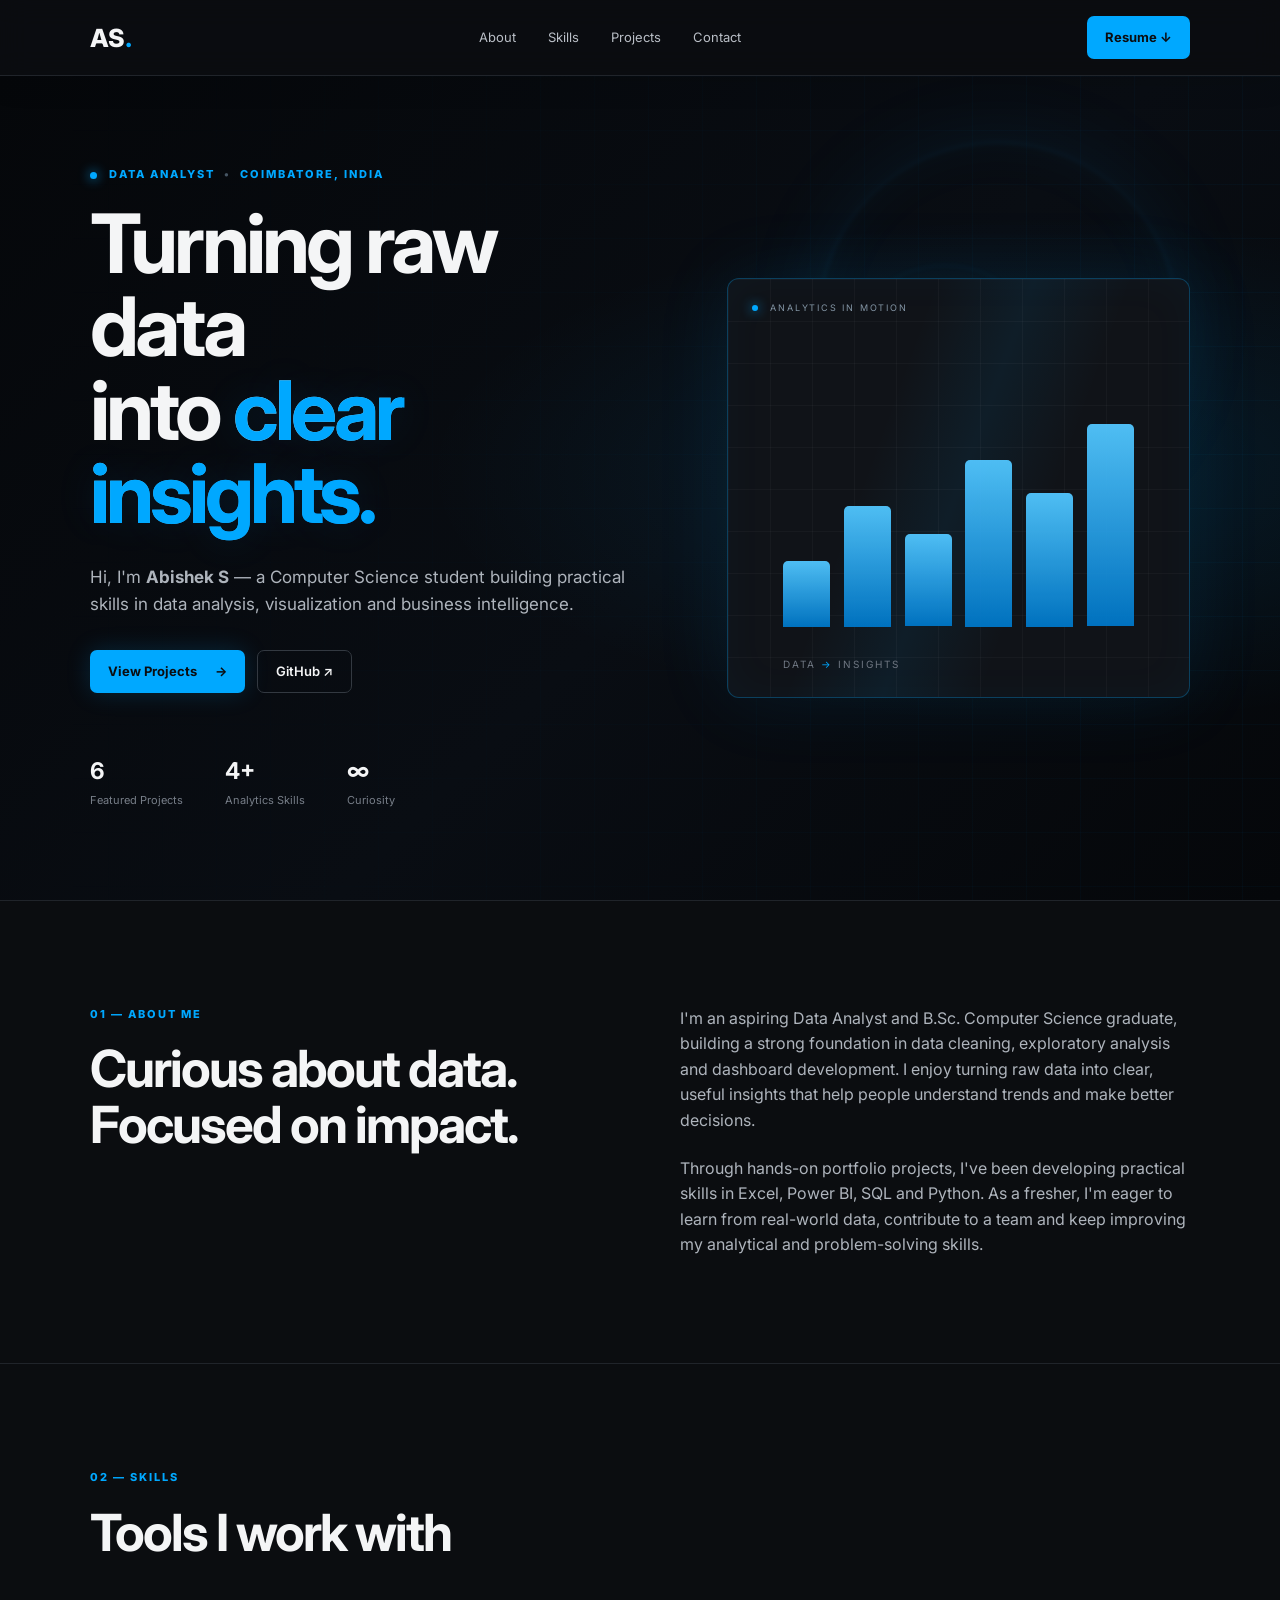
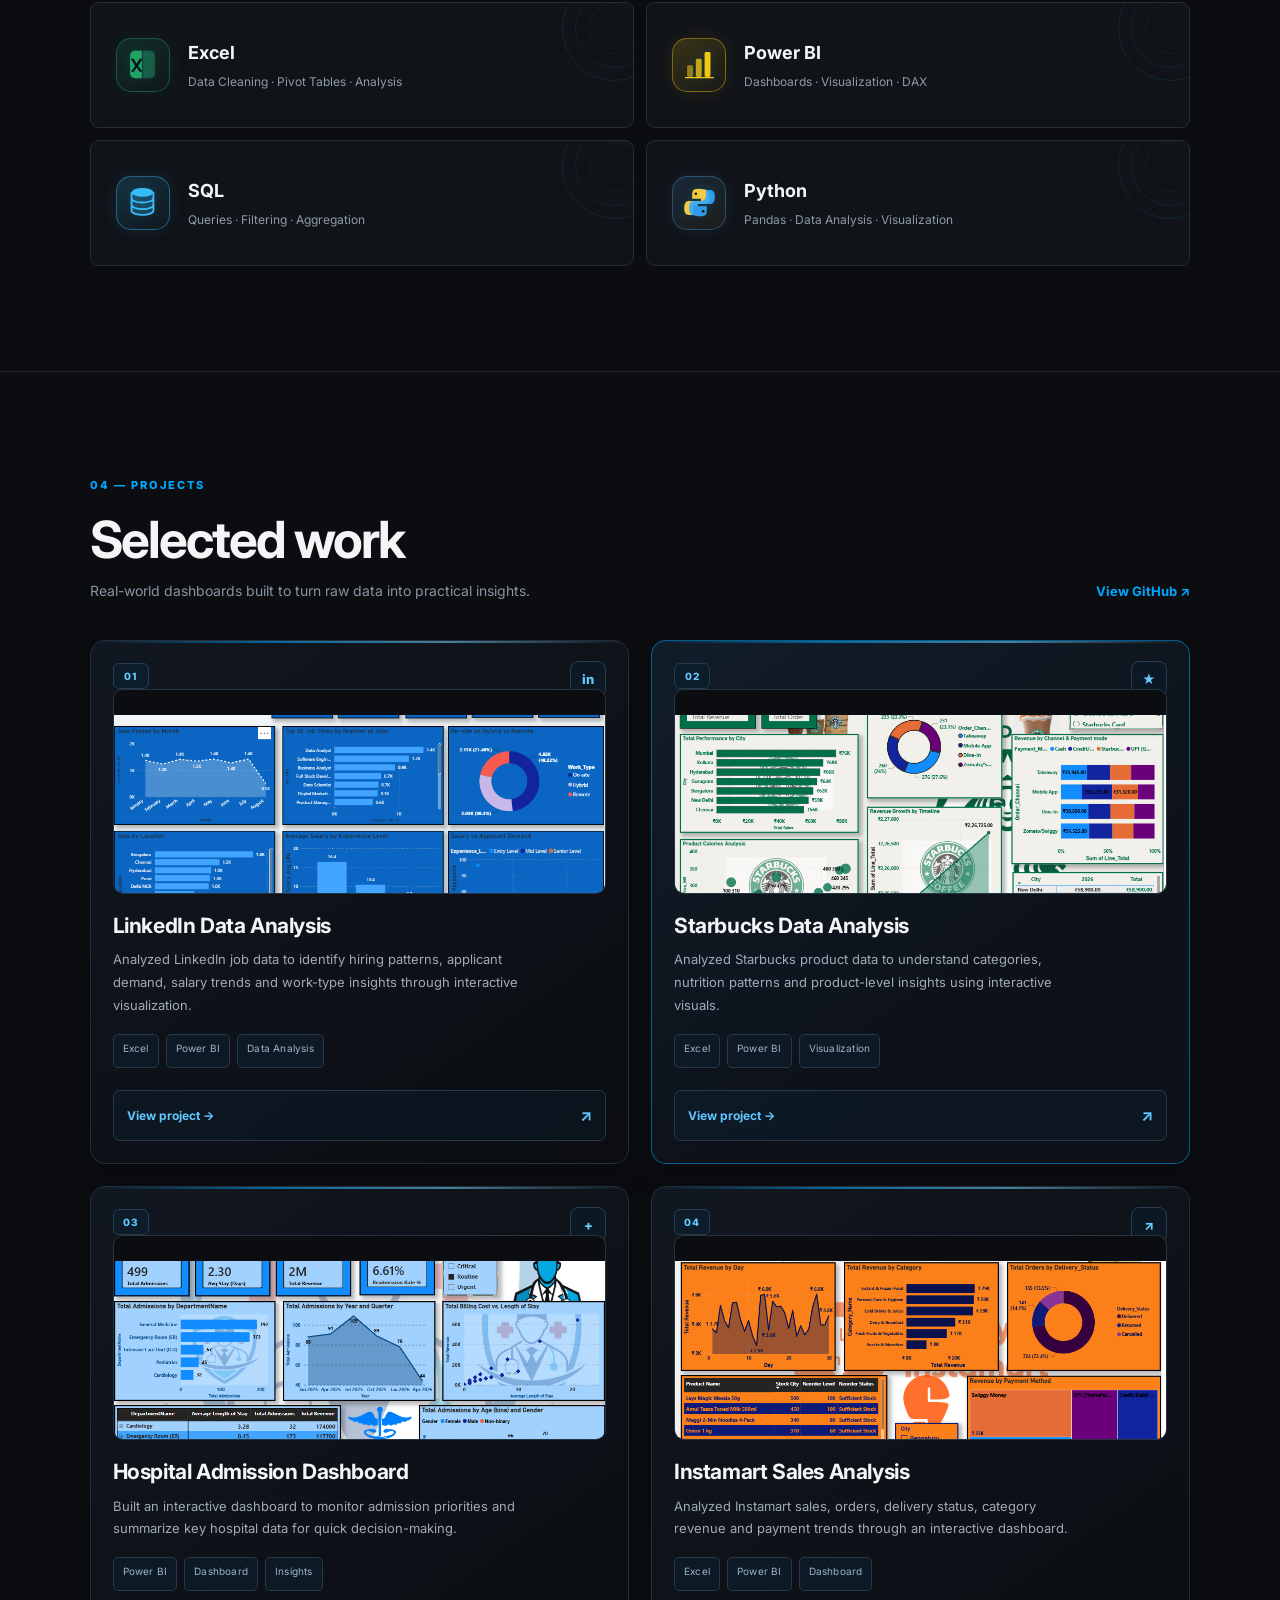
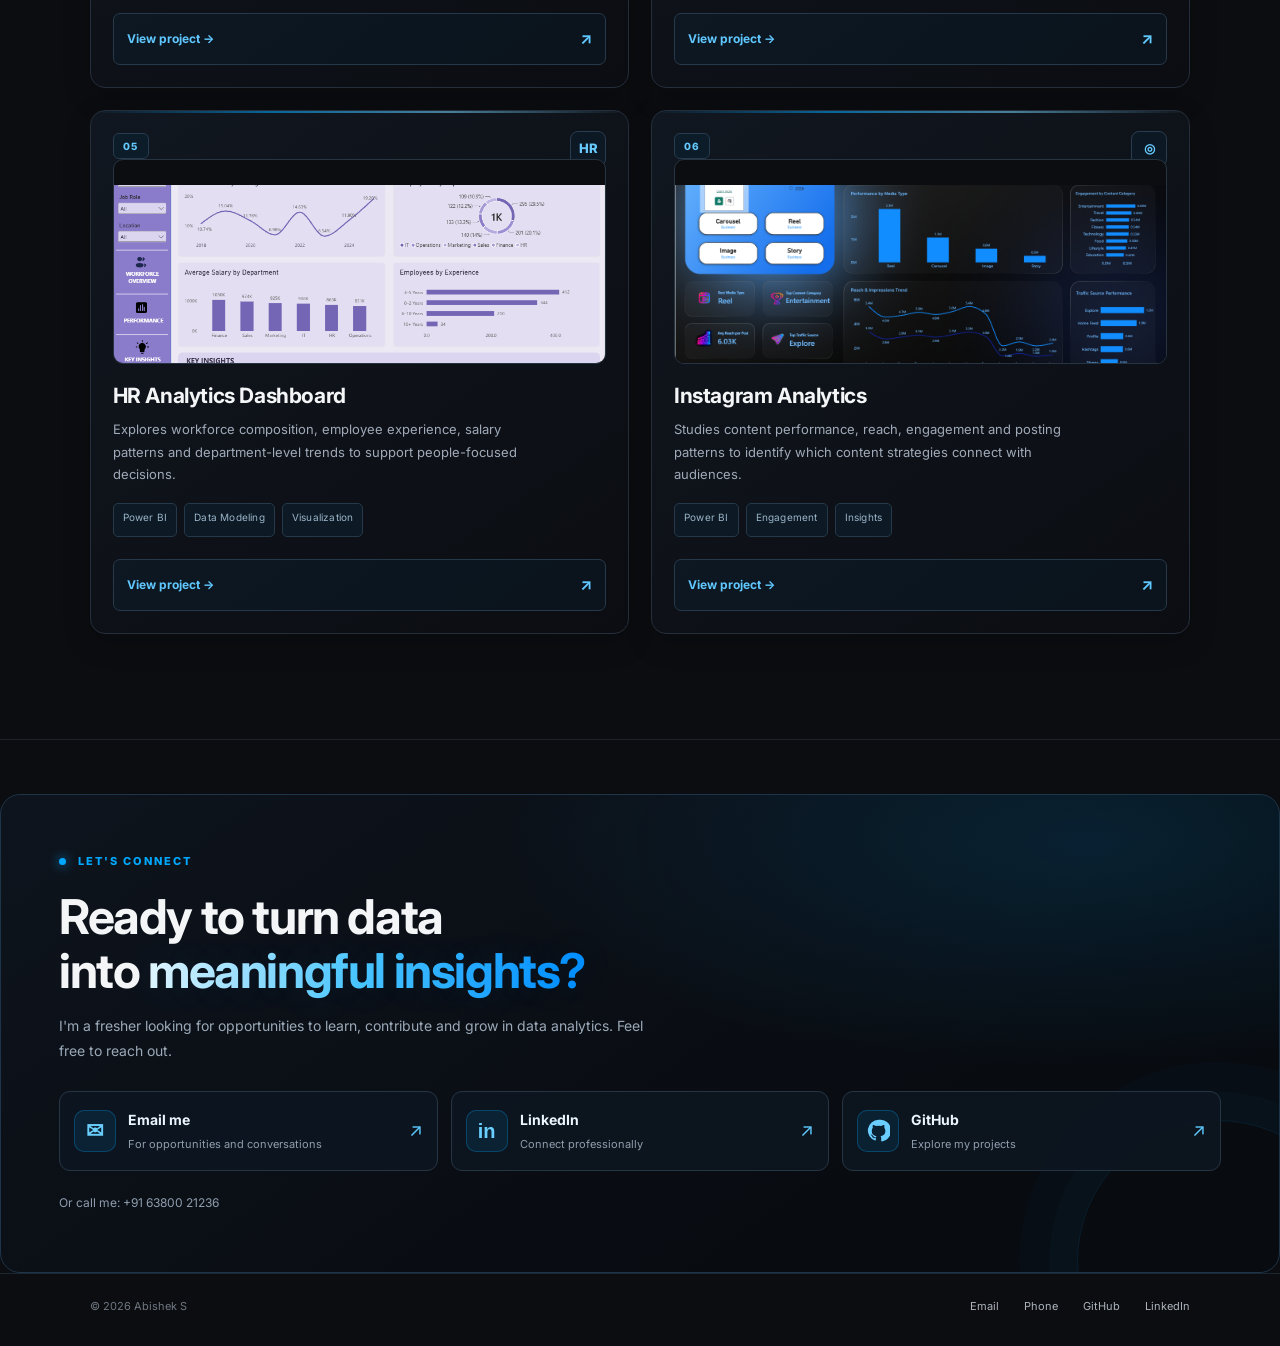
==== commit be208d1b: "Add files via upload" ====
--- a/index.html
+++ b/index.html
@@ -12,6 +12,7 @@
   <link rel="stylesheet" href="style.css">
 </head>
 <body>
+  <div class="scroll-progress" aria-hidden="true"><span></span></div>
   <header class="nav">
     <a class="logo" href="#home">AS<span>.</span></a>
     <nav>
@@ -56,8 +57,8 @@
         <h2>Curious about data.<br>Focused on impact.</h2>
       </div>
       <div class="about-text">
-        <p>I'm a B.Sc. Computer Science student currently developing my career in Data Analytics. I enjoy cleaning data, finding patterns and turning numbers into dashboards that are easy to understand.</p>
-        <p>I'm currently strengthening my skills through hands-on projects using Excel, Power BI, SQL and Python.</p>
+        <p>I'm an aspiring Data Analyst and B.Sc. Computer Science graduate, building a strong foundation in data cleaning, exploratory analysis and dashboard development. I enjoy turning raw data into clear, useful insights that help people understand trends and make better decisions.</p>
+        <p>Through hands-on portfolio projects, I've been developing practical skills in Excel, Power BI, SQL and Python. As a fresher, I'm eager to learn from real-world data, contribute to a team and keep improving my analytical and problem-solving skills.</p>
       </div>
     </section>
 
@@ -65,10 +66,26 @@
       <p class="eyebrow">02 — SKILLS</p>
       <h2>Tools I work with</h2>
       <div class="skill-grid">
-        <div class="skill"><b>Excel</b><span>Data Cleaning · Pivot Tables · Analysis</span></div>
-        <div class="skill"><b>Power BI</b><span>Dashboards · Visualization · DAX</span></div>
-        <div class="skill"><b>SQL</b><span>Queries · Filtering · Aggregation</span></div>
-        <div class="skill"><b>Python</b><span>Pandas · Data Analysis · Visualization</span></div>
+        <div class="skill skill-animated">
+          <div class="skill-logo excel-logo" aria-hidden="true"><svg viewBox="0 0 48 48"><rect x="7" y="5" width="34" height="38" rx="5" fill="currentColor" opacity=".16"/><path d="M7 12a7 7 0 0 1 7-7h9v38h-9a7 7 0 0 1-7-7z" fill="currentColor"/><path d="m12 16 4 7 4-7h4l-6 10 6 8h-4l-4-6-4 6H8l6-8-6-10z" fill="#07111c"/><path d="M25 5h9a7 7 0 0 1 7 7v24a7 7 0 0 1-7 7h-9z" fill="currentColor" opacity=".35"/></svg></div>
+          <div class="skill-copy"><b>Excel</b><span>Data Cleaning · Pivot Tables · Analysis</span></div>
+          <span class="skill-orbit" aria-hidden="true"></span>
+        </div>
+        <div class="skill skill-animated">
+          <div class="skill-logo powerbi-logo" aria-hidden="true"><svg viewBox="0 0 48 48"><rect x="7" y="25" width="8" height="16" rx="2" fill="currentColor" opacity=".55"/><rect x="19" y="16" width="8" height="25" rx="2" fill="currentColor" opacity=".78"/><rect x="31" y="7" width="8" height="34" rx="2" fill="currentColor"/><path d="M5 42h38" stroke="currentColor" stroke-width="2" stroke-linecap="round"/></svg></div>
+          <div class="skill-copy"><b>Power BI</b><span>Dashboards · Visualization · DAX</span></div>
+          <span class="skill-orbit" aria-hidden="true"></span>
+        </div>
+        <div class="skill skill-animated">
+          <div class="skill-logo sql-logo" aria-hidden="true"><svg viewBox="0 0 48 48"><ellipse cx="24" cy="10" rx="15" ry="6" fill="currentColor"/><path d="M9 10v25c0 3.5 6.7 6 15 6s15-2.5 15-6V10" fill="currentColor" opacity=".2"/><path d="M9 10v25c0 3.5 6.7 6 15 6s15-2.5 15-6V10M9 18c0 3.5 6.7 6 15 6s15-2.5 15-6M9 27c0 3.5 6.7 6 15 6s15-2.5 15-6" fill="none" stroke="currentColor" stroke-width="2.5"/></svg></div>
+          <div class="skill-copy"><b>SQL</b><span>Queries · Filtering · Aggregation</span></div>
+          <span class="skill-orbit" aria-hidden="true"></span>
+        </div>
+        <div class="skill skill-animated">
+          <div class="skill-logo python-logo" aria-hidden="true"><svg viewBox="0 0 48 48"><path d="M23 5c-9 0-9 4-9 9v5h12v3H9c-4 0-6 4-6 10s2 9 7 9h5v-7c0-5 3-8 8-8h9c4 0 6-3 6-7v-5c0-5-4-9-15-9z" fill="currentColor" opacity=".95"/><path d="M25 43c9 0 9-4 9-9v-5H22v-3h17c4 0 6-4 6-10s-2-9-7-9h-5v7c0 5-3 8-8 8h-9c-4 0-6 3-6 7v5c0 5 4 9 15 9z" fill="#31a9ff" opacity=".9"/><circle cx="19" cy="12" r="1.8" fill="#07111c"/><circle cx="29" cy="36" r="1.8" fill="#07111c"/></svg></div>
+          <div class="skill-copy"><b>Python</b><span>Pandas · Data Analysis · Visualization</span></div>
+          <span class="skill-orbit" aria-hidden="true"></span>
+        </div>
       </div>
     </section>
 
@@ -77,6 +94,7 @@
         <div>
           <p class="eyebrow">04 — PROJECTS</p>
           <h2>Selected work</h2>
+          <p class="projects-intro">Real-world dashboards built to turn raw data into practical insights.</p>
         </div>
         <a class="text-link" href="https://github.com/Abie8" target="_blank" rel="noopener">View GitHub ↗</a>
       </div>
@@ -156,14 +174,22 @@
       </div>
     </section>
 
-    <section class="cta">
-      <p class="eyebrow">LET'S CONNECT</p>
-      <h2>Have a dataset?<br>Let's find the story in it.</h2>
-      <div class="actions">
-        <a class="primary" href="mailto:abisrinivasan1008@gmail.com">Email me →</a>
-        <a class="secondary" href="tel:+916380021236">Call +91 63800 21236</a>
-        <a class="secondary" href="https://www.linkedin.com/in/abishek-s-b000a7376/" target="_blank" rel="noopener">LinkedIn ↗</a>
-      </div>
+    <section class="cta contact-upgraded reveal" aria-labelledby="contact-heading">
+      <p class="eyebrow"><span class="live-dot"></span> LET'S CONNECT</p>
+      <h2 id="contact-heading">Ready to turn data<br>into <span class="gradient-text">meaningful insights?</span></h2>
+      <p class="contact-intro">I'm a fresher looking for opportunities to learn, contribute and grow in data analytics. Feel free to reach out.</p>
+      <div class="contact-options">
+        <a class="contact-option contact-email" href="mailto:abisrinivasan1008@gmail.com">
+          <span class="contact-icon" aria-hidden="true">✉</span><span class="contact-option-copy"><b>Email me</b><small>For opportunities and conversations</small></span><span class="contact-arrow" aria-hidden="true">↗</span>
+        </a>
+        <a class="contact-option" href="https://www.linkedin.com/in/abishek-s-b000a7376/" target="_blank" rel="noopener">
+          <span class="contact-icon contact-in" aria-hidden="true">in</span><span class="contact-option-copy"><b>LinkedIn</b><small>Connect professionally</small></span><span class="contact-arrow" aria-hidden="true">↗</span>
+        </a>
+        <a class="contact-option" href="https://github.com/Abie8" target="_blank" rel="noopener">
+          <span class="contact-icon contact-gh" aria-hidden="true"><svg viewBox="0 0 24 24" width="23" height="23" fill="currentColor" role="img"><path d="M12 .9a11.1 11.1 0 0 0-3.51 21.63c.56.1.76-.24.76-.54v-2.08c-3.1.67-3.76-1.32-3.76-1.32-.51-1.3-1.25-1.65-1.25-1.65-1.02-.7.08-.69.08-.69 1.13.08 1.73 1.16 1.73 1.16 1 .1.76 2.34 3.31 1.76.1-.73.39-1.23.7-1.51-2.48-.28-5.09-1.24-5.09-5.52 0-1.22.44-2.22 1.16-3-.12-.28-.5-1.42.11-2.96 0 0 .95-.3 3.05 1.15a10.6 10.6 0 0 1 5.55 0c2.1-1.45 3.05-1.15 3.05-1.15.61 1.54.23 2.68.11 2.96.72.78 1.16 1.78 1.16 3 0 4.29-2.61 5.23-5.1 5.51.4.35.75 1.03.75 2.08v3.08c0 .3.2.65.77.54A11.1 11.1 0 0 0 12 .9Z"/></svg></span><span class="contact-option-copy"><b>GitHub</b><small>Explore my projects</small></span><span class="contact-arrow" aria-hidden="true">↗</span>
+        </a>
+      </div>
+      <a class="contact-phone" href="tel:+916380021236">Or call me: +91 63800 21236</a>
     </section>
   </main>
 
--- a/style.css
+++ b/style.css
@@ -65,3 +65,92 @@
 .hero-orb{position:absolute;z-index:-1;border-radius:50%;filter:blur(2px);pointer-events:none}.orb-one{width:360px;height:360px;right:8%;top:8%;border:1px solid rgba(0,168,255,.16);box-shadow:0 0 90px rgba(0,168,255,.08),inset 0 0 60px rgba(0,168,255,.04);animation:orb-drift 9s ease-in-out infinite}.orb-two{width:210px;height:210px;right:18%;top:23%;border:1px solid rgba(0,168,255,.12);animation:orb-drift 7s ease-in-out infinite reverse}.live-dot,.status-dot{display:inline-block;width:7px;height:7px;border-radius:50%;background:#00a8ff;box-shadow:0 0 12px #00a8ff;margin-right:8px;vertical-align:middle;animation:dot-pulse 2s infinite}.eyebrow-divider{color:#465563;margin:0 5px}.hero-card{border-color:rgba(0,168,255,.3);box-shadow:0 0 80px rgba(0,168,255,.09),inset 0 0 45px rgba(0,168,255,.035)}.hero-card:before{content:"";position:absolute;inset:-60% -20%;background:linear-gradient(110deg,transparent 40%,rgba(0,168,255,.07) 50%,transparent 60%);animation:light-sweep 7s ease-in-out infinite}.chart-label span{color:#00a8ff}.hero-card-caption{position:absolute;top:22px;left:24px;font-size:9px;letter-spacing:1.8px;color:#8395a5}.status-dot{width:6px;height:6px}.hero .primary{box-shadow:0 0 24px rgba(0,168,255,.18)}.hero .primary:hover{box-shadow:0 0 32px rgba(0,168,255,.35)}
 @keyframes orb-drift{0%,100%{transform:translate3d(0,0,0) scale(1)}50%{transform:translate3d(-14px,18px,0) scale(1.04)}}@keyframes dot-pulse{0%,100%{opacity:1;box-shadow:0 0 12px #00a8ff}50%{opacity:.45;box-shadow:0 0 3px #00a8ff}}@keyframes light-sweep{0%,65%,100%{transform:translateX(-40%)}35%{transform:translateX(40%)}}
 @media(max-width:850px){.orb-one{width:240px;height:240px;right:-30px;top:45%}.orb-two{width:145px;height:145px;right:35px;top:52%}.hero-upgraded{background:radial-gradient(ellipse at 90% 72%,rgba(0,168,255,.1),transparent 40%),#06080c}.hero-card-caption{top:15px;left:16px}}
+
+/* Project cards — premium electric-blue refresh */
+#projects .section-head{margin-bottom:8px}
+#projects .section-head h2{margin-top:7px}
+.project-grid{gap:22px;margin-top:38px;grid-template-columns:repeat(2,minmax(0,1fr)) !important}
+.project{position:relative;isolation:isolate;overflow:hidden;padding:22px;background:linear-gradient(145deg,#111720 0%,#0d1016 68%,#0b0d12 100%);border:1px solid #252e3b;border-radius:15px;min-height:0;box-shadow:0 10px 28px rgba(0,0,0,.18);transition:transform .3s ease,border-color .3s ease,box-shadow .3s ease}
+.project::before{content:"";position:absolute;z-index:-1;left:0;right:0;top:0;height:2px;background:linear-gradient(90deg,transparent,#00a8ff,#77d5ff,transparent);opacity:.55;transition:opacity .3s ease}
+.project::after{content:"";position:absolute;z-index:-1;width:180px;height:180px;right:-100px;top:-100px;border-radius:50%;background:rgba(0,168,255,.1);filter:blur(35px);opacity:0;transition:opacity .3s ease}
+.project:hover{transform:translateY(-7px);border-color:rgba(0,168,255,.75);box-shadow:0 18px 42px rgba(0,0,0,.34),0 0 0 1px rgba(0,168,255,.08)}
+.project:hover::before,.project:hover::after{opacity:1}
+.project.featured{border-color:rgba(0,168,255,.5);background:linear-gradient(145deg,#111d2a 0%,#0d1118 70%)}
+.project-number{display:inline-flex;align-items:center;justify-content:center;width:36px;height:26px;border:1px solid #273c50;border-radius:6px;background:#0c1c29;color:#65caff;font-size:10px;font-weight:800;letter-spacing:1px}
+.project-icon{position:absolute;right:22px;top:20px;margin:0;width:36px;height:36px;border-color:#2a3d50;background:#0c1823;color:#68caff;font-size:13px}
+.project-image{height:205px !important;margin-top:18px;border-color:#273441;border-radius:10px;position:relative}
+.project-image::after{content:"OPEN PROJECT ↗";position:absolute;right:10px;bottom:10px;padding:6px 9px;border:1px solid #2b5873;border-radius:5px;background:rgba(5,15,23,.88);color:#9bdcff;font-size:9px;font-weight:800;letter-spacing:.8px;opacity:0;transform:translateY(4px);transition:opacity .25s ease,transform .25s ease}
+.project-image:hover::after{opacity:1;transform:translateY(0)}
+.project-image img{transition:transform .55s cubic-bezier(.2,.7,.2,1),filter .4s ease}
+.project-image:hover img{transform:scale(1.045);filter:saturate(1.15) contrast(1.03)}
+.project h3{font-size:21px;line-height:1.25;min-height:0;margin:19px 0 9px;letter-spacing:-.4px}
+.project p{font-size:13px;line-height:1.75;color:#a0aab8;min-height:0;max-width:52ch}
+.tags{gap:7px;margin-top:17px;min-height:0;}
+.tags span{font-size:10px;letter-spacing:.2px;padding:5px 9px;border-color:#26394a;background:#0d1924;color:#9ab5c9;border-radius:5px}
+.project>a:last-child{display:flex;align-items:center;justify-content:space-between;margin-top:22px;padding:12px 13px;border:1px solid #26394a;border-radius:7px;background:rgba(0,168,255,.045);color:#60c7ff;font-size:12px;transition:background .25s ease,border-color .25s ease}
+.project>a:last-child::after{content:"↗";font-size:16px;transition:transform .25s ease}
+.project>a:last-child:hover{background:rgba(0,168,255,.12);border-color:#087db8}
+.project>a:last-child:hover::after{transform:translate(2px,-2px)}
+@media(max-width:800px){.project-grid{grid-template-columns:1fr !important;gap:16px}.project{padding:18px}.project-image{height:190px !important}}
+@media(prefers-reduced-motion:reduce){.project,.project::before,.project::after,.project-image img,.project-image::after,.project>a:last-child,.project>a:last-child::after{transition:none!important}}
+
+.projects-intro{margin-top:12px;color:#8794a3;font-size:14px;max-width:520px}
+
+
+/* Smooth scroll motion and reading progress */
+.scroll-progress{position:fixed;inset:0 auto auto 0;width:100%;height:3px;z-index:1000;background:transparent;pointer-events:none}
+.scroll-progress span{display:block;width:100%;height:100%;transform:scaleX(0);transform-origin:left center;background:linear-gradient(90deg,#0077ff,#00c8ff,#83e4ff);box-shadow:0 0 12px rgba(0,168,255,.65);will-change:transform}
+html{scroll-behavior:smooth;scroll-padding-top:88px}
+.reveal{opacity:0;transform:translateY(26px);transition:opacity .72s ease,transform .72s cubic-bezier(.2,.7,.2,1)}
+.reveal.is-visible{opacity:1;transform:translateY(0)}
+.project.reveal{transition:opacity .7s ease,transform .7s cubic-bezier(.2,.7,.2,1),border-color .3s ease,box-shadow .3s ease}
+.hero-upgraded .hero-copy>*{animation:hero-rise .7s both}
+.hero-upgraded .hero-copy>*:nth-child(2){animation-delay:.08s}
+.hero-upgraded .hero-copy>*:nth-child(3){animation-delay:.16s}
+.hero-upgraded .hero-copy>*:nth-child(4){animation-delay:.24s}
+.hero-upgraded .hero-card{animation:hero-rise .85s .12s both}
+@keyframes hero-rise{from{opacity:0;transform:translateY(18px)}to{opacity:1;transform:translateY(0)}}
+@media(prefers-reduced-motion:reduce){html{scroll-behavior:auto}.reveal,.hero-upgraded .hero-copy>*,.hero-upgraded .hero-card{animation:none!important;opacity:1;transform:none;transition:none!important}}
+
+
+/* Animated analytics tool logos in the Skills section */
+.skill-animated{position:relative;display:flex;align-items:center;gap:18px;min-height:126px;overflow:hidden;isolation:isolate}
+.skill-logo{width:54px;height:54px;flex:0 0 54px;display:grid;place-items:center;color:#25b7ff;border:1px solid rgba(0,168,255,.28);border-radius:15px;background:linear-gradient(145deg,rgba(0,168,255,.14),rgba(0,168,255,.025));box-shadow:0 0 22px rgba(0,168,255,.07);transition:transform .35s ease,box-shadow .35s ease}
+.skill-logo svg{width:35px;height:35px;overflow:visible;animation:skill-logo-float 3.8s ease-in-out infinite;filter:drop-shadow(0 0 5px rgba(0,168,255,.18))}
+.skill-animated:nth-child(2) .skill-logo svg{animation-delay:-.8s}.skill-animated:nth-child(3) .skill-logo svg{animation-delay:-1.6s}.skill-animated:nth-child(4) .skill-logo svg{animation-delay:-2.4s}
+.skill-copy{position:relative;z-index:1;display:flex;flex-direction:column;gap:4px;min-width:0}.skill-copy b{font-size:18px}.skill-copy span{font-size:12px;color:#8d9aa8}
+.skill-orbit{position:absolute;width:105px;height:105px;border:1px solid rgba(0,168,255,.13);border-radius:50%;right:-34px;top:-27px;pointer-events:none;transition:transform .45s ease,border-color .45s ease}
+.skill-orbit:before,.skill-orbit:after{content:"";position:absolute;border:1px solid rgba(0,168,255,.1);border-radius:50%;inset:12px}.skill-orbit:after{inset:26px;border-color:rgba(0,168,255,.08)}
+.skill-animated:hover .skill-logo{transform:translateY(-3px) rotate(-4deg);box-shadow:0 0 28px rgba(0,168,255,.2)}.skill-animated:hover .skill-orbit{transform:scale(1.2) rotate(24deg);border-color:rgba(0,168,255,.32)}
+@keyframes skill-logo-float{0%,100%{transform:translateY(0)}50%{transform:translateY(-4px)}}
+@media(max-width:850px){.skill-animated{min-height:112px;padding:20px}.skill-logo{width:48px;height:48px;flex-basis:48px}}
+@media(prefers-reduced-motion:reduce){.skill-logo svg{animation:none!important}.skill-animated,.skill-logo,.skill-orbit{transition:none!important}}
+
+/* Contact section: professional fresher-friendly cards */
+.contact-upgraded{position:relative;isolation:isolate;overflow:hidden;margin-top:54px;padding:clamp(28px,5vw,58px)!important;border:1px solid #1e3448;border-radius:20px;background:radial-gradient(ellipse at 85% 10%,rgba(0,168,255,.13),transparent 38%),linear-gradient(145deg,#0e141d,#080b10 75%);text-align:left}
+.contact-upgraded:after{content:"";position:absolute;z-index:-1;right:-80px;bottom:-130px;width:280px;height:280px;border:1px solid rgba(0,168,255,.12);border-radius:50%;box-shadow:0 0 0 28px rgba(0,168,255,.025),0 0 0 58px rgba(0,168,255,.02);pointer-events:none}
+.contact-upgraded h2{font-size:clamp(30px,4.5vw,48px);line-height:1.12;letter-spacing:-1.4px;max-width:720px;margin:15px 0}
+.contact-intro{max-width:600px;color:#9ba9b8;font-size:14px;line-height:1.8;margin:0 0 28px}
+.contact-options{display:grid;grid-template-columns:repeat(3,minmax(0,1fr));gap:13px;position:relative;z-index:1}
+.contact-option{display:flex;align-items:center;gap:12px;min-width:0;padding:17px 14px;border:1px solid #263544;border-radius:11px;background:rgba(13,22,32,.88);text-decoration:none;color:#eaf5ff;transition:transform .28s ease,border-color .28s ease,background .28s ease,box-shadow .28s ease}
+.contact-option:hover{transform:translateY(-5px);border-color:#00a8ff;background:rgba(0,168,255,.08);box-shadow:0 12px 28px rgba(0,0,0,.24),0 0 22px rgba(0,168,255,.07)}
+.contact-icon{display:grid;place-items:center;flex:0 0 42px;width:42px;height:42px;border:1px solid rgba(0,168,255,.28);border-radius:10px;background:rgba(0,168,255,.09);color:#6acfff;font-size:21px;font-weight:800}
+.contact-in{font-family:Arial,sans-serif;font-size:20px}.contact-gh{font-size:24px}
+.contact-option-copy{display:flex;flex-direction:column;gap:5px;min-width:0}.contact-option-copy b{font-size:14px}.contact-option-copy small{font-size:11px;line-height:1.45;color:#8e9dad}.contact-arrow{margin-left:auto;color:#5dcaff;font-size:18px;transition:transform .25s ease}.contact-option:hover .contact-arrow{transform:translate(2px,-2px)}
+.contact-phone{display:inline-block;margin-top:22px;color:#8f9dad;font-size:12px;text-decoration:none;transition:color .2s ease}.contact-phone:hover{color:#66cfff}
+footer#contact{border-top:1px solid #1a2632;padding-top:24px}
+@media(max-width:760px){.contact-options{grid-template-columns:1fr}.contact-option{padding:14px}.contact-upgraded{margin-top:34px}.contact-upgraded h2{letter-spacing:-.8px}}
+@media(prefers-reduced-motion:reduce){.contact-option,.contact-arrow,.contact-phone{transition:none!important}.contact-option:hover{transform:none}}
+
+/* Brand-colour accents for animated Skills logos */
+.skill-animated:nth-child(1) .skill-logo{color:#21a366;border-color:rgba(33,163,102,.42);background:linear-gradient(145deg,rgba(33,163,102,.18),rgba(33,163,102,.035));box-shadow:0 0 20px rgba(33,163,102,.10)}
+.skill-animated:nth-child(2) .skill-logo{color:#f2c811;border-color:rgba(242,200,17,.42);background:linear-gradient(145deg,rgba(242,200,17,.18),rgba(242,200,17,.035));box-shadow:0 0 20px rgba(242,200,17,.10)}
+.skill-animated:nth-child(3) .skill-logo{color:#38bdf8;border-color:rgba(56,189,248,.42);background:linear-gradient(145deg,rgba(56,189,248,.18),rgba(56,189,248,.035));box-shadow:0 0 20px rgba(56,189,248,.10)}
+.skill-animated:nth-child(4) .skill-logo{color:#ffd343;border-color:rgba(55,118,171,.55);background:linear-gradient(145deg,rgba(55,118,171,.22),rgba(255,211,67,.06));box-shadow:0 0 20px rgba(55,118,171,.14)}
+.skill-animated:nth-child(1):hover .skill-logo{box-shadow:0 0 30px rgba(33,163,102,.28)}
+.skill-animated:nth-child(2):hover .skill-logo{box-shadow:0 0 30px rgba(242,200,17,.25)}
+.skill-animated:nth-child(3):hover .skill-logo{box-shadow:0 0 30px rgba(56,189,248,.28)}
+.skill-animated:nth-child(4):hover .skill-logo{box-shadow:0 0 30px rgba(55,118,171,.3)}
+.skill-animated:hover .skill-logo svg{animation:skill-logo-pop .55s ease both}
+@keyframes skill-logo-pop{0%{transform:translateY(-4px) scale(1)}50%{transform:translateY(-7px) scale(1.13) rotate(3deg)}100%{transform:translateY(-3px) scale(1)}}
+@media(prefers-reduced-motion:reduce){.skill-animated:hover .skill-logo svg{animation:none!important}}
